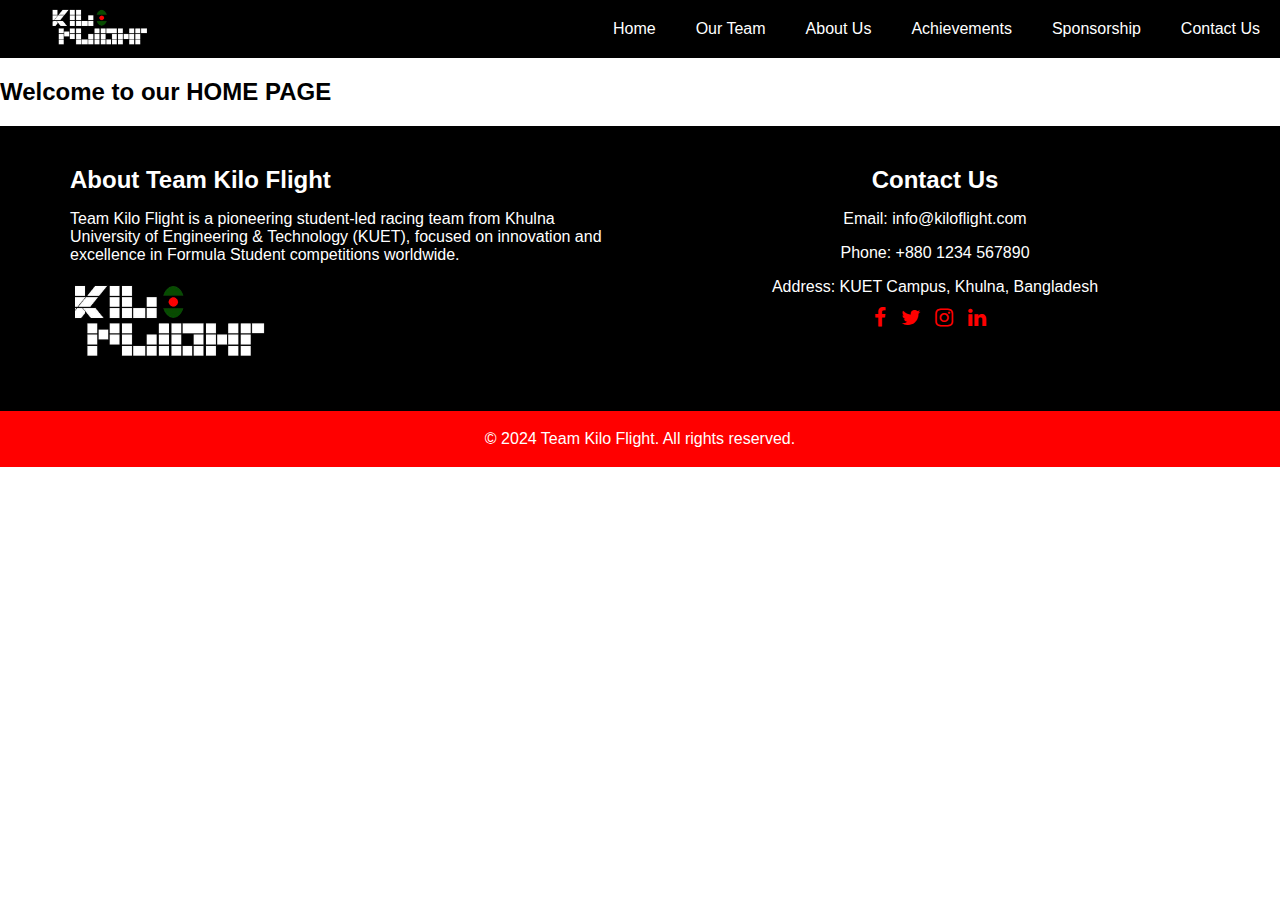
==== index.html @ ba4dee7a "Initial commit" ====
<!DOCTYPE html>
<html lang="en">
<head>
  <meta charset="UTF-8">
  <meta name="viewport" content="width=device-width, initial-scale=1.0">
  <link rel="stylesheet" href="https://cdnjs.cloudflare.com/ajax/libs/font-awesome/4.7.0/css/font-awesome.min.css">
  <title>Home Page</title>
  <script src="includes_js.js"></script>
  
</head>
<body>
  <!-- Dynamically created header placeholder -->
  <!-- Header content will be inserted here -->
  
  <main>
    <h2>Welcome to our HOME PAGE</h2>
  </main>

  <!-- Dynamically created footer placeholder -->
  <!-- Footer content will be inserted here -->
</body>
</html>
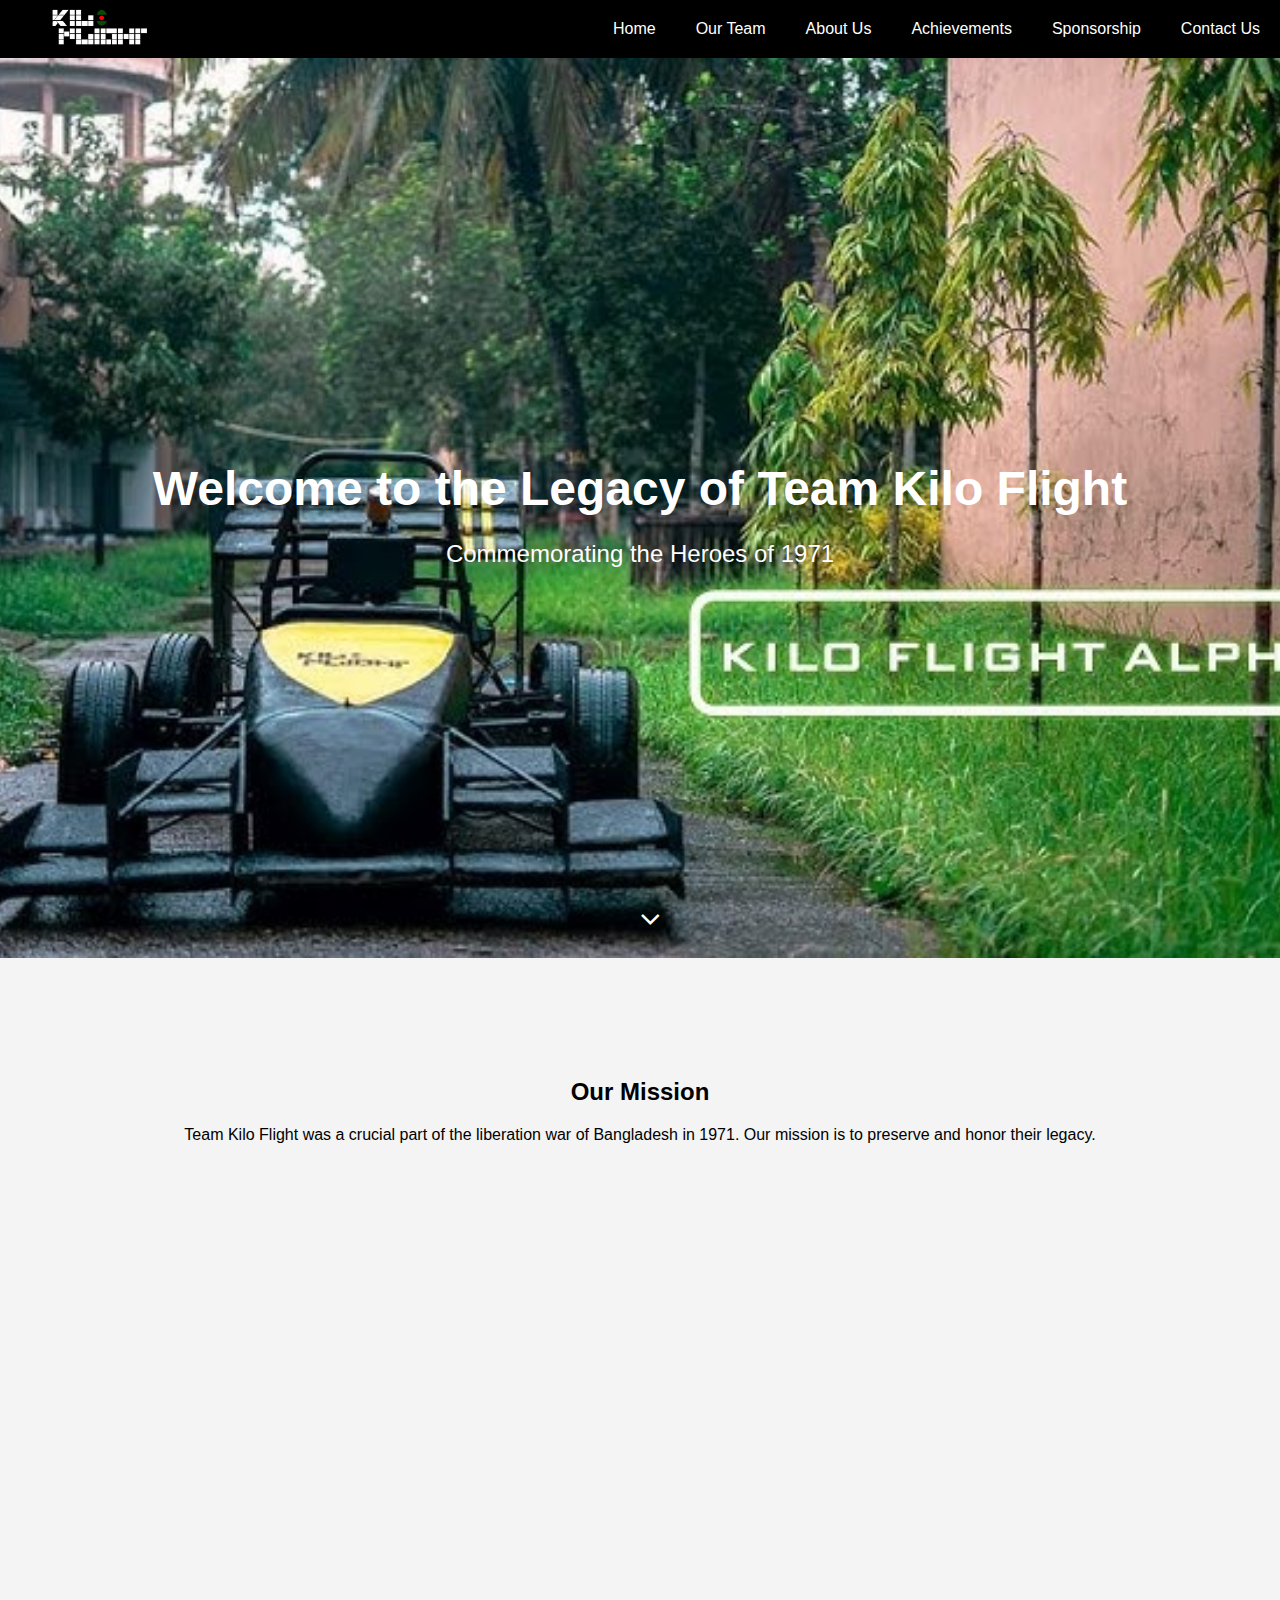
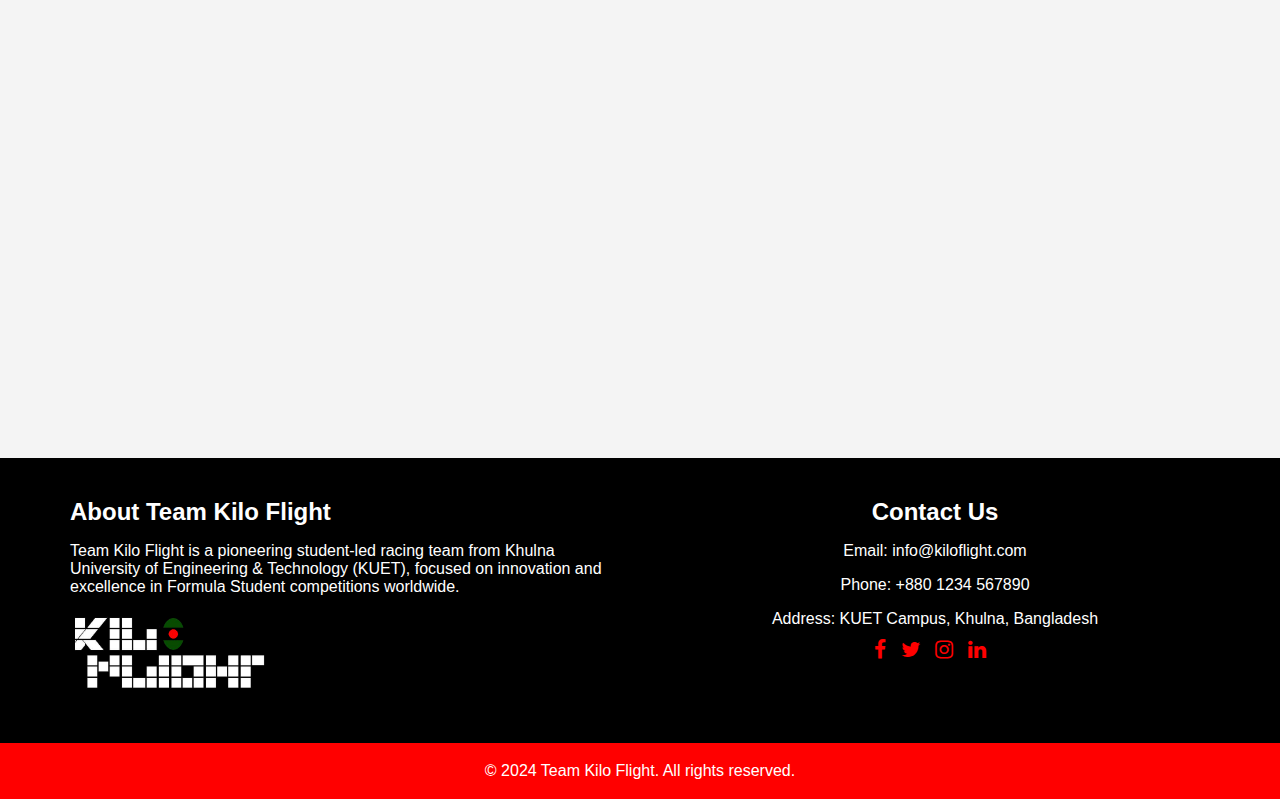
==== commit f4f0232e: "update" ====
--- a/index.html
+++ b/index.html
@@ -3,8 +3,9 @@
 <head>
   <meta charset="UTF-8">
   <meta name="viewport" content="width=device-width, initial-scale=1.0">
+  <link rel="stylesheet" href="assets/css/home_style.css">
   <link rel="stylesheet" href="https://cdnjs.cloudflare.com/ajax/libs/font-awesome/4.7.0/css/font-awesome.min.css">
-  <title>Home Page</title>
+  <title>Team Kilo Flight</title>
   <script src="includes_js.js"></script>
   
 </head>
@@ -13,10 +14,22 @@
   <!-- Header content will be inserted here -->
   
   <main>
-    <h2>Welcome to our HOME PAGE</h2>
+    <section class="hero">
+      <div class="hero-content">
+        <h2>Welcome to the Legacy of Team Kilo Flight</h2>
+        <p>Commemorating the Heroes of 1971</p>
+        <a href="#content" class="scroll-down"><i class="fa fa-angle-down"></i></a>
+      </div>
+    </section>
+
+    <section id="content" class="content">
+      <h2>Our Mission</h2>
+      <p>Team Kilo Flight was a crucial part of the liberation war of Bangladesh in 1971. Our mission is to preserve and honor their legacy.</p>
+    </section>
   </main>
 
   <!-- Dynamically created footer placeholder -->
   <!-- Footer content will be inserted here -->
+  <script src="assets/js/home_script.js"></script>
 </body>
 </html>
--- a/assets/css/home_style.css
+++ b/assets/css/home_style.css
@@ -0,0 +1,53 @@
+.hero {
+    background-image: url('../images/bg.jpg'); /* Replace with your image URL */
+    background-size: cover;
+    background-position: center;
+    height: 100vh;
+    display: flex;
+    justify-content: center;
+    align-items: center;
+    position: relative;
+    color: white;
+    text-align: center;
+  }
+  
+  .hero-content {
+    animation: fadeIn 3s ease-in-out;
+  }
+  
+  .hero h2 {
+    font-size: 3em;
+    margin: 0.5em 0;
+  }
+  
+  .hero p {
+    font-size: 1.5em;
+    margin: 0.5em 0;
+  }
+  
+  .scroll-down {
+    position: absolute;
+    bottom: 20px;
+    font-size: 2em;
+    color: white;
+    text-decoration: none;
+    animation: bounce 2s infinite;
+  }
+  
+  @keyframes fadeIn {
+    0% { opacity: 0; }
+    100% { opacity: 1; }
+  }
+  
+  @keyframes bounce {
+    0%, 20%, 50%, 80%, 100% { transform: translateY(0); }
+    40% { transform: translateY(-20px); }
+    60% { transform: translateY(-10px); }
+  }
+  
+  .content {
+    padding: 100px 20px;
+    background-color: #f4f4f4;
+    min-height: 100vh;
+    text-align: center;
+  }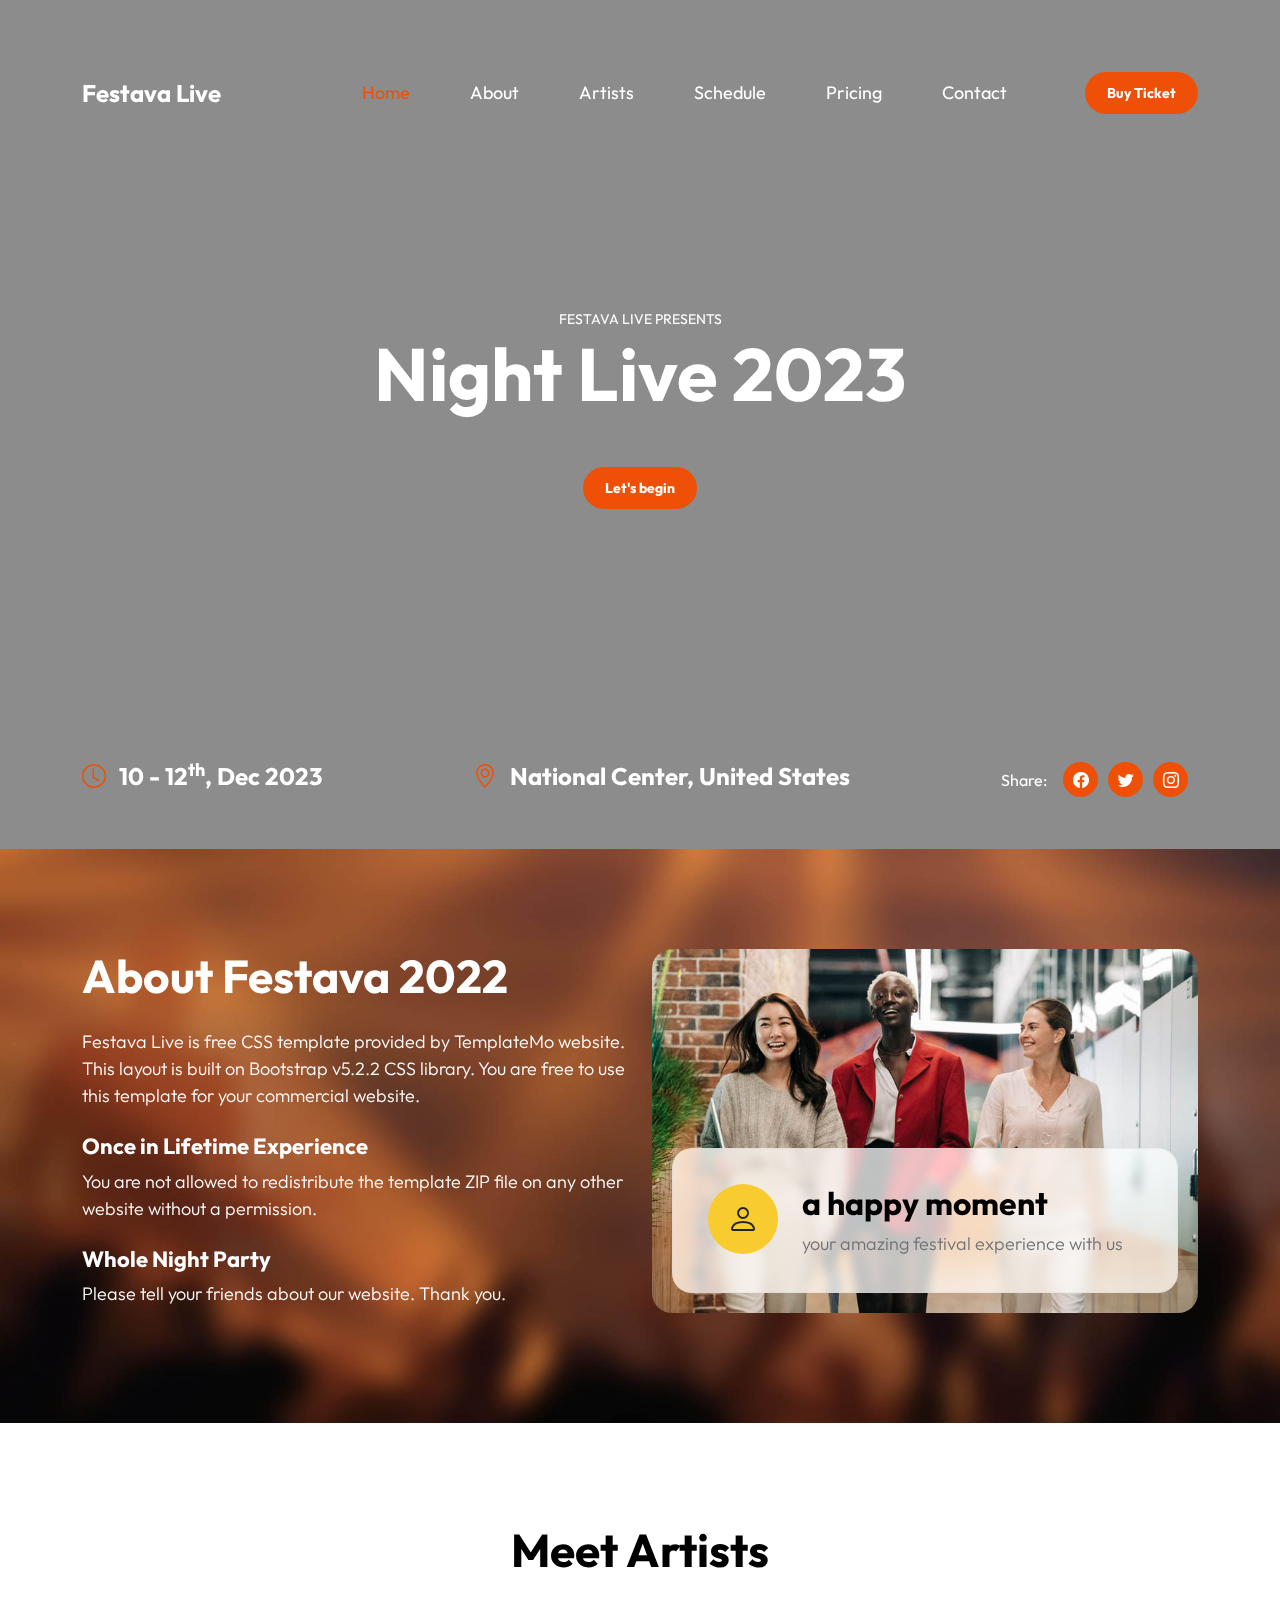
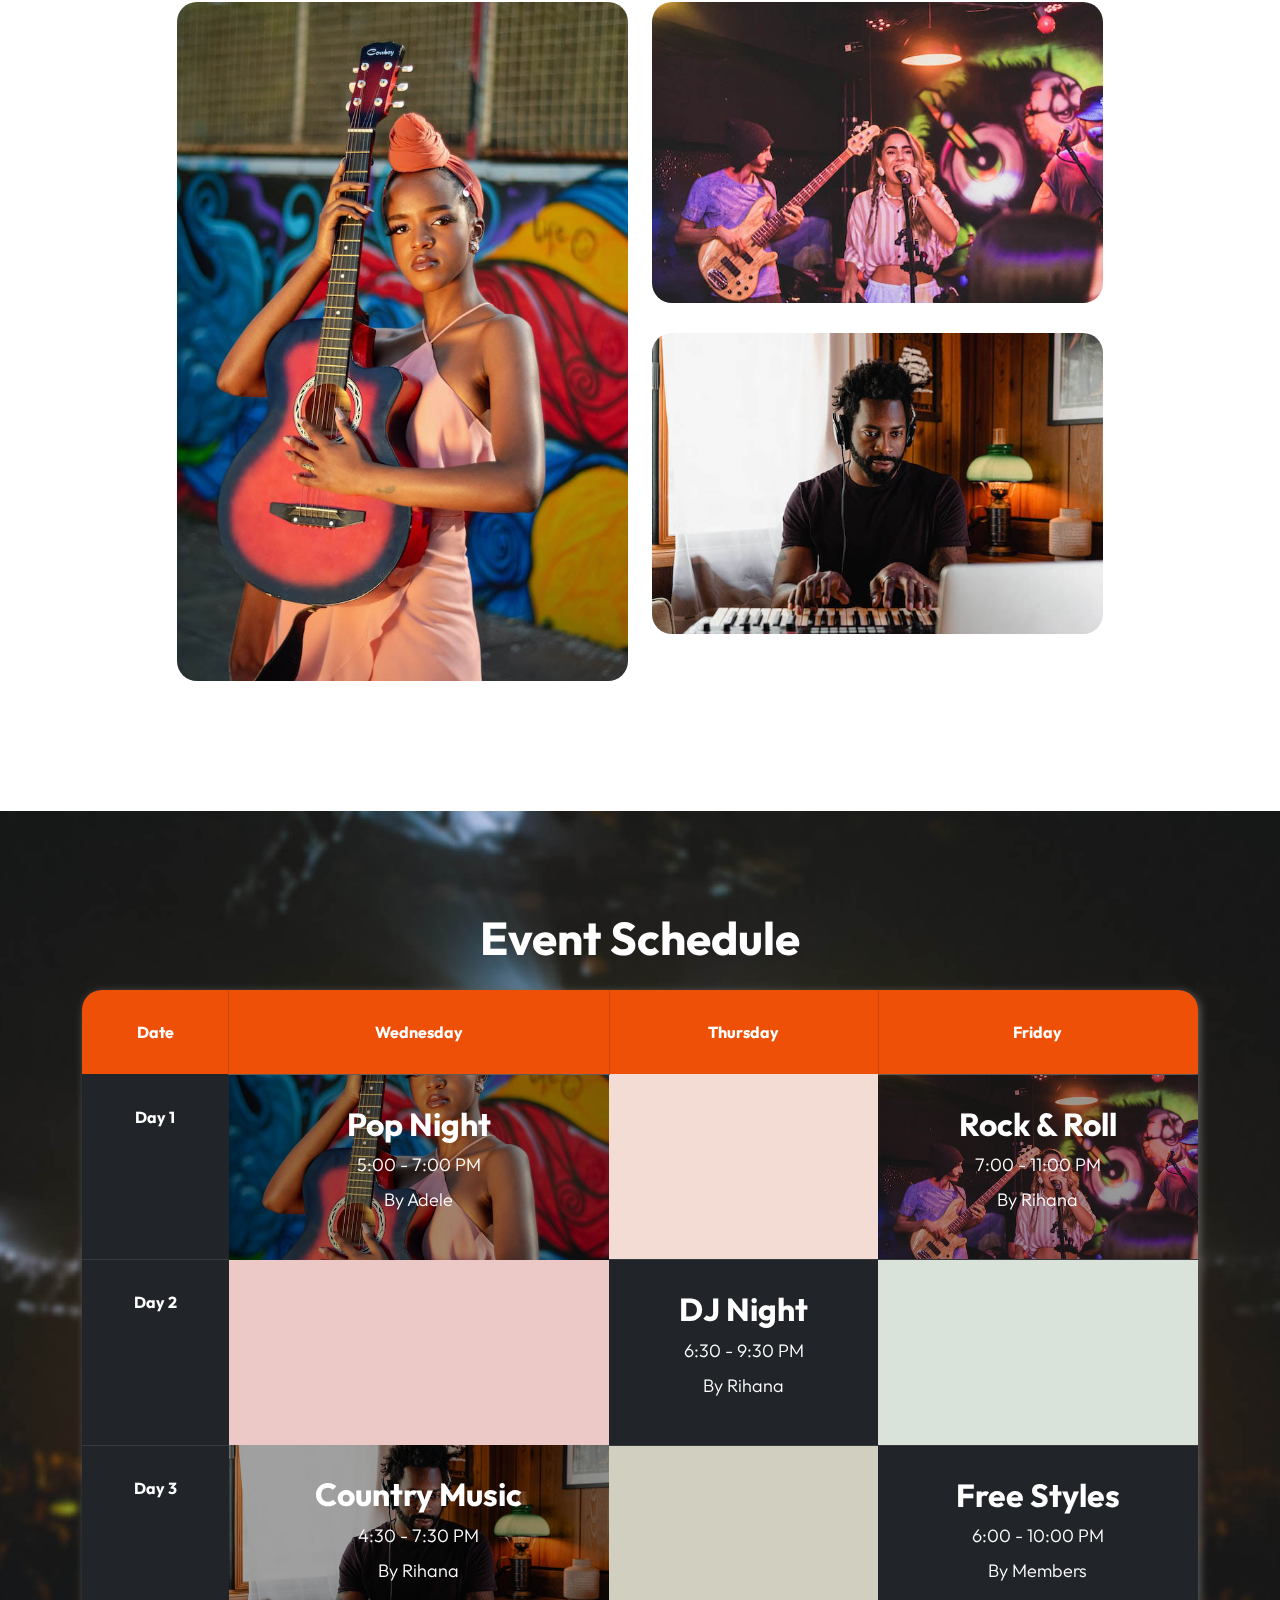
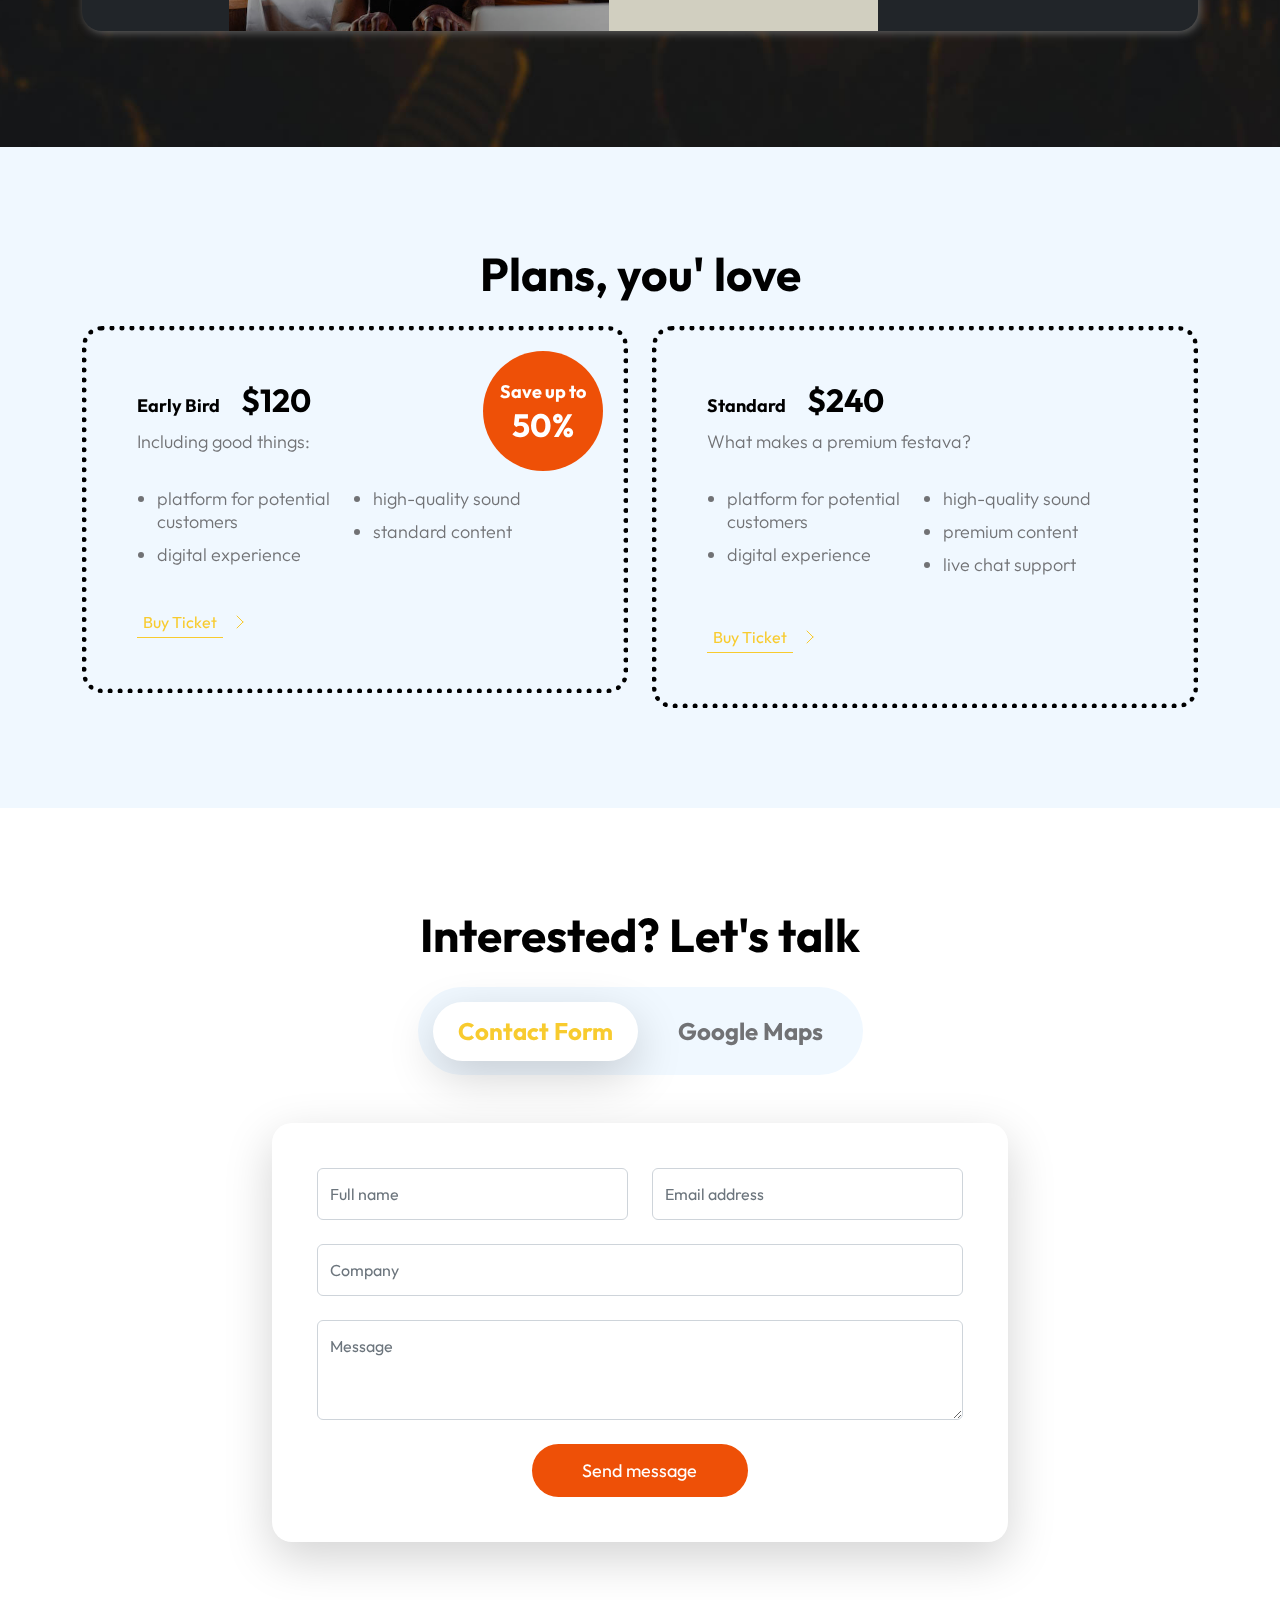
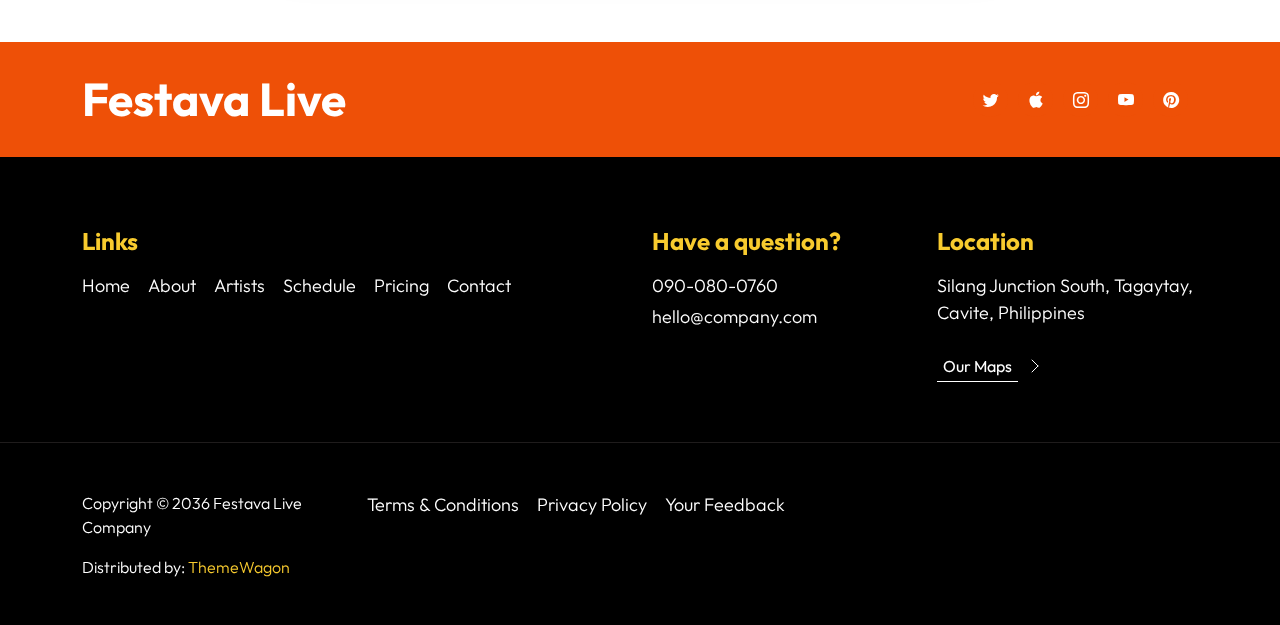
==== commit 928edc08: "update 0.0.1" ====
--- a/index.html
+++ b/index.html
@@ -1,35 +1,719 @@
-<!DOCTYPE html>
+<!doctype html>
 <html lang="en">
+
 <head>
-  <meta charset="UTF-8">
-  <meta name="viewport" content="width=device-width, initial-scale=1.0">
-  <link rel="stylesheet" href="assets/css/home_style.css">
-  <link rel="stylesheet" href="https://cdnjs.cloudflare.com/ajax/libs/font-awesome/4.7.0/css/font-awesome.min.css">
-  <title>Team Kilo Flight</title>
-  <script src="includes_js.js"></script>
-  
+    <meta charset="utf-8">
+    <meta name="viewport" content="width=device-width, initial-scale=1">
+
+    <meta name="description" content="">
+    <meta name="author" content="">
+
+    <title>Festava Live - Bootstrap 5 CSS Template</title>
+
+    <!-- CSS FILES -->
+    <link rel="preconnect" href="https://fonts.googleapis.com">
+
+    <link rel="preconnect" href="https://fonts.gstatic.com" crossorigin>
+
+    <link href="https://fonts.googleapis.com/css2?family=Outfit:wght@100;200;400;700&display=swap" rel="stylesheet">
+
+    <link href="css/bootstrap.min.css" rel="stylesheet">
+
+    <link href="css/bootstrap-icons.css" rel="stylesheet">
+
+    <link href="css/templatemo-festava-live.css" rel="stylesheet">
+
+    <!--
+
+TemplateMo 583 Festava Live
+
+https://templatemo.com/tm-583-festava-live
+
+-->
 </head>
+
 <body>
-  <!-- Dynamically created header placeholder -->
-  <!-- Header content will be inserted here -->
-  
-  <main>
-    <section class="hero">
-      <div class="hero-content">
-        <h2>Welcome to the Legacy of Team Kilo Flight</h2>
-        <p>Commemorating the Heroes of 1971</p>
-        <a href="#content" class="scroll-down"><i class="fa fa-angle-down"></i></a>
-      </div>
-    </section>
-
-    <section id="content" class="content">
-      <h2>Our Mission</h2>
-      <p>Team Kilo Flight was a crucial part of the liberation war of Bangladesh in 1971. Our mission is to preserve and honor their legacy.</p>
-    </section>
-  </main>
-
-  <!-- Dynamically created footer placeholder -->
-  <!-- Footer content will be inserted here -->
-  <script src="assets/js/home_script.js"></script>
+
+    <main>
+
+
+        <nav class="navbar navbar-expand-lg">
+            <div class="container">
+                <a class="navbar-brand" href="index.html">
+                    Festava Live
+                </a>
+
+                <a href="ticket.html" class="btn custom-btn d-lg-none ms-auto me-4">Buy Ticket</a>
+
+                <button class="navbar-toggler" type="button" data-bs-toggle="collapse" data-bs-target="#navbarNav"
+                    aria-controls="navbarNav" aria-expanded="false" aria-label="Toggle navigation">
+                    <span class="navbar-toggler-icon"></span>
+                </button>
+
+                <div class="collapse navbar-collapse" id="navbarNav">
+                    <ul class="navbar-nav align-items-lg-center ms-auto me-lg-5">
+                        <li class="nav-item">
+                            <a class="nav-link click-scroll" href="#section_1">Home</a>
+                        </li>
+
+                        <li class="nav-item">
+                            <a class="nav-link click-scroll" href="#section_2">About</a>
+                        </li>
+
+                        <li class="nav-item">
+                            <a class="nav-link click-scroll" href="#section_3">Artists</a>
+                        </li>
+
+                        <li class="nav-item">
+                            <a class="nav-link click-scroll" href="#section_4">Schedule</a>
+                        </li>
+
+                        <li class="nav-item">
+                            <a class="nav-link click-scroll" href="#section_5">Pricing</a>
+                        </li>
+
+                        <li class="nav-item">
+                            <a class="nav-link click-scroll" href="#section_6">Contact</a>
+                        </li>
+                    </ul>
+
+                    <a href="ticket.html" class="btn custom-btn d-lg-block d-none">Buy Ticket</a>
+                </div>
+            </div>
+        </nav>
+
+
+        <section class="hero-section" id="section_1">
+            <div class="section-overlay"></div>
+
+            <div class="container d-flex justify-content-center align-items-center">
+                <div class="row">
+
+                    <div class="col-12 mt-auto mb-5 text-center">
+                        <small>Festava Live Presents</small>
+
+                        <h1 class="text-white mb-5">Night Live 2023</h1>
+
+                        <a class="btn custom-btn smoothscroll" href="#section_2">Let's begin</a>
+                    </div>
+
+                    <div class="col-lg-12 col-12 mt-auto d-flex flex-column flex-lg-row text-center">
+                        <div class="date-wrap">
+                            <h5 class="text-white">
+                                <i class="custom-icon bi-clock me-2"></i>
+                                10 - 12<sup>th</sup>, Dec 2023
+                            </h5>
+                        </div>
+
+                        <div class="location-wrap mx-auto py-3 py-lg-0">
+                            <h5 class="text-white">
+                                <i class="custom-icon bi-geo-alt me-2"></i>
+                                National Center, United States
+                            </h5>
+                        </div>
+
+                        <div class="social-share">
+                            <ul class="social-icon d-flex align-items-center justify-content-center">
+                                <span class="text-white me-3">Share:</span>
+
+                                <li class="social-icon-item">
+                                    <a href="#" class="social-icon-link">
+                                        <span class="bi-facebook"></span>
+                                    </a>
+                                </li>
+
+                                <li class="social-icon-item">
+                                    <a href="#" class="social-icon-link">
+                                        <span class="bi-twitter"></span>
+                                    </a>
+                                </li>
+
+                                <li class="social-icon-item">
+                                    <a href="#" class="social-icon-link">
+                                        <span class="bi-instagram"></span>
+                                    </a>
+                                </li>
+                            </ul>
+                        </div>
+                    </div>
+                </div>
+            </div>
+
+            <div class="video-wrap">
+                <video autoplay="" loop="" muted="" class="custom-video" poster="">
+                    <source src="video/0714.mp4" type="video/mp4">
+
+                    Your browser does not support the video tag.
+                </video>
+            </div>
+        </section>
+
+
+        <section class="about-section section-padding" id="section_2">
+            <div class="container">
+                <div class="row">
+
+                    <div class="col-lg-6 col-12 mb-4 mb-lg-0 d-flex align-items-center">
+                        <div class="services-info">
+                            <h2 class="text-white mb-4">About Festava 2022</h2>
+
+                            <p class="text-white">Festava Live is free CSS template provided by TemplateMo website. This
+                                layout is built on Bootstrap v5.2.2 CSS library. You are free to use this template for
+                                your commercial website.</p>
+
+                            <h6 class="text-white mt-4">Once in Lifetime Experience</h6>
+
+                            <p class="text-white">You are not allowed to redistribute the template ZIP file on any other
+                                website without a permission.</p>
+
+                            <h6 class="text-white mt-4">Whole Night Party</h6>
+
+                            <p class="text-white">Please tell your friends about our website. Thank you.</p>
+                        </div>
+                    </div>
+
+                    <div class="col-lg-6 col-12">
+                        <div class="about-text-wrap">
+                            <img src="images/pexels-alexander-suhorucov-6457579.jpg" class="about-image img-fluid">
+
+                            <div class="about-text-info d-flex">
+                                <div class="d-flex">
+                                    <i class="about-text-icon bi-person"></i>
+                                </div>
+
+
+                                <div class="ms-4">
+                                    <h3>a happy moment</h3>
+
+                                    <p class="mb-0">your amazing festival experience with us</p>
+                                </div>
+                            </div>
+                        </div>
+                    </div>
+
+                </div>
+            </div>
+        </section>
+
+
+        <section class="artists-section section-padding" id="section_3">
+            <div class="container">
+                <div class="row justify-content-center">
+
+                    <div class="col-12 text-center">
+                        <h2 class="mb-4">Meet Artists</h1>
+                    </div>
+
+                    <div class="col-lg-5 col-12">
+                        <div class="artists-thumb">
+                            <div class="artists-image-wrap">
+                                <img src="images/artists/joecalih-UmTZqmMvQcw-unsplash.jpg"
+                                    class="artists-image img-fluid">
+                            </div>
+
+                            <div class="artists-hover">
+                                <p>
+                                    <strong>Name:</strong>
+                                    Madona
+                                </p>
+
+                                <p>
+                                    <strong>Birthdate:</strong>
+                                    August 16, 1958
+                                </p>
+
+                                <p>
+                                    <strong>Music:</strong>
+                                    Pop, R&amp;B
+                                </p>
+
+                                <hr>
+
+                                <p class="mb-0">
+                                    <strong>Youtube Channel:</strong>
+                                    <a href="#">Madona Official</a>
+                                </p>
+                            </div>
+                        </div>
+                    </div>
+
+                    <div class="col-lg-5 col-12">
+                        <div class="artists-thumb">
+                            <div class="artists-image-wrap">
+                                <img src="images/artists/abstral-official-bdlMO9z5yco-unsplash.jpg"
+                                    class="artists-image img-fluid">
+                            </div>
+
+                            <div class="artists-hover">
+                                <p>
+                                    <strong>Name:</strong>
+                                    Rihana
+                                </p>
+
+                                <p>
+                                    <strong>Birthdate:</strong>
+                                    Feb 20, 1988
+                                </p>
+
+                                <p>
+                                    <strong>Music:</strong>
+                                    Country
+                                </p>
+
+                                <hr>
+
+                                <p class="mb-0">
+                                    <strong>Youtube Channel:</strong>
+                                    <a href="#">Rihana Official</a>
+                                </p>
+                            </div>
+                        </div>
+
+                        <div class="artists-thumb">
+                            <img src="images/artists/soundtrap-rAT6FJ6wltE-unsplash.jpg"
+                                class="artists-image img-fluid">
+
+                            <div class="artists-hover">
+                                <p>
+                                    <strong>Name:</strong>
+                                    Bruno Bros
+                                </p>
+
+                                <p>
+                                    <strong>Birthdate:</strong>
+                                    October 8, 1985
+                                </p>
+
+                                <p>
+                                    <strong>Music:</strong>
+                                    Pop
+                                </p>
+
+                                <hr>
+
+                                <p class="mb-0">
+                                    <strong>Youtube Channel:</strong>
+                                    <a href="#">Bruno Official</a>
+                                </p>
+                            </div>
+                        </div>
+                    </div>
+
+                </div>
+            </div>
+        </section>
+
+
+        <section class="schedule-section section-padding" id="section_4">
+            <div class="container">
+                <div class="row">
+
+                    <div class="col-12 text-center">
+                        <h2 class="text-white mb-4">Event Schedule</h1>
+
+                            <div class="table-responsive">
+                                <table class="schedule-table table table-dark">
+                                    <thead>
+                                        <tr>
+                                            <th scope="col">Date</th>
+
+                                            <th scope="col">Wednesday</th>
+
+                                            <th scope="col">Thursday</th>
+
+                                            <th scope="col">Friday</th>
+
+                                        </tr>
+                                    </thead>
+
+                                    <tbody>
+                                        <tr>
+                                            <th scope="row">Day 1</th>
+
+                                            <td class="table-background-image-wrap pop-background-image">
+                                                <h3>Pop Night</h3>
+
+                                                <p class="mb-2">5:00 - 7:00 PM</p>
+
+                                                <p>By Adele</p>
+
+                                                <div class="section-overlay"></div>
+                                            </td>
+
+                                            <td style="background-color: #F3DCD4"></td>
+
+                                            <td class="table-background-image-wrap rock-background-image">
+                                                <h3>Rock & Roll</h3>
+
+                                                <p class="mb-2">7:00 - 11:00 PM</p>
+
+                                                <p>By Rihana</p>
+
+                                                <div class="section-overlay"></div>
+                                            </td>
+                                        </tr>
+
+                                        <tr>
+                                            <th scope="row">Day 2</th>
+
+                                            <td style="background-color: #ECC9C7"></td>
+
+                                            <td>
+                                                <h3>DJ Night</h3>
+
+                                                <p class="mb-2">6:30 - 9:30 PM</p>
+
+                                                <p>By Rihana</p>
+                                            </td>
+
+                                            <td style="background-color: #D9E3DA"></td>
+                                        </tr>
+
+                                        <tr>
+                                            <th scope="row">Day 3</th>
+
+                                            <td class="table-background-image-wrap country-background-image">
+                                                <h3>Country Music</h3>
+
+                                                <p class="mb-2">4:30 - 7:30 PM</p>
+
+                                                <p>By Rihana</p>
+
+                                                <div class="section-overlay"></div>
+                                            </td>
+
+                                            <td style="background-color: #D1CFC0"></td>
+
+                                            <td>
+                                                <h3>Free Styles</h3>
+
+                                                <p class="mb-2">6:00 - 10:00 PM</p>
+
+                                                <p>By Members</p>
+                                            </td>
+                                        </tr>
+                                    </tbody>
+                                </table>
+                            </div>
+                    </div>
+                </div>
+            </div>
+        </section>
+
+
+        <section class="pricing-section section-padding section-bg" id="section_5">
+            <div class="container">
+                <div class="row">
+
+                    <div class="col-lg-8 col-12 mx-auto">
+                        <h2 class="text-center mb-4">Plans, you' love</h2>
+                    </div>
+
+                    <div class="col-lg-6 col-12">
+                        <div class="pricing-thumb">
+                            <div class="d-flex">
+                                <div>
+                                    <h3><small>Early Bird</small> $120</h3>
+
+                                    <p>Including good things:</p>
+                                </div>
+
+                                <p class="pricing-tag ms-auto">Save up to <span>50%</span></h2>
+                            </div>
+
+                            <ul class="pricing-list mt-3">
+                                <li class="pricing-list-item">platform for potential customers</li>
+
+                                <li class="pricing-list-item">digital experience</li>
+
+                                <li class="pricing-list-item">high-quality sound</li>
+
+                                <li class="pricing-list-item">standard content</li>
+                            </ul>
+
+                            <a class="link-fx-1 color-contrast-higher mt-4" href="ticket.html">
+                                <span>Buy Ticket</span>
+                                <svg class="icon" viewBox="0 0 32 32" aria-hidden="true">
+                                    <g fill="none" stroke="currentColor" stroke-linecap="round" stroke-linejoin="round">
+                                        <circle cx="16" cy="16" r="15.5"></circle>
+                                        <line x1="10" y1="18" x2="16" y2="12"></line>
+                                        <line x1="16" y1="12" x2="22" y2="18"></line>
+                                    </g>
+                                </svg>
+                            </a>
+                        </div>
+                    </div>
+
+                    <div class="col-lg-6 col-12 mt-4 mt-lg-0">
+                        <div class="pricing-thumb">
+                            <div class="d-flex">
+                                <div>
+                                    <h3><small>Standard</small> $240</h3>
+
+                                    <p>What makes a premium festava?</p>
+                                </div>
+                            </div>
+
+                            <ul class="pricing-list mt-3">
+                                <li class="pricing-list-item">platform for potential customers</li>
+
+                                <li class="pricing-list-item">digital experience</li>
+
+                                <li class="pricing-list-item">high-quality sound</li>
+
+                                <li class="pricing-list-item">premium content</li>
+
+                                <li class="pricing-list-item">live chat support</li>
+                            </ul>
+
+                            <a class="link-fx-1 color-contrast-higher mt-4" href="ticket.html">
+                                <span>Buy Ticket</span>
+                                <svg class="icon" viewBox="0 0 32 32" aria-hidden="true">
+                                    <g fill="none" stroke="currentColor" stroke-linecap="round" stroke-linejoin="round">
+                                        <circle cx="16" cy="16" r="15.5"></circle>
+                                        <line x1="10" y1="18" x2="16" y2="12"></line>
+                                        <line x1="16" y1="12" x2="22" y2="18"></line>
+                                    </g>
+                                </svg>
+                            </a>
+                        </div>
+                    </div>
+
+                </div>
+            </div>
+        </section>
+
+
+        <section class="contact-section section-padding" id="section_6">
+            <div class="container">
+                <div class="row">
+
+                    <div class="col-lg-8 col-12 mx-auto">
+                        <h2 class="text-center mb-4">Interested? Let's talk</h2>
+
+                        <nav class="d-flex justify-content-center">
+                            <div class="nav nav-tabs align-items-baseline justify-content-center" id="nav-tab"
+                                role="tablist">
+                                <button class="nav-link active" id="nav-ContactForm-tab" data-bs-toggle="tab"
+                                    data-bs-target="#nav-ContactForm" type="button" role="tab"
+                                    aria-controls="nav-ContactForm" aria-selected="false">
+                                    <h5>Contact Form</h5>
+                                </button>
+
+                                <button class="nav-link" id="nav-ContactMap-tab" data-bs-toggle="tab"
+                                    data-bs-target="#nav-ContactMap" type="button" role="tab"
+                                    aria-controls="nav-ContactMap" aria-selected="false">
+                                    <h5>Google Maps</h5>
+                                </button>
+                            </div>
+                        </nav>
+
+                        <div class="tab-content shadow-lg mt-5" id="nav-tabContent">
+                            <div class="tab-pane fade show active" id="nav-ContactForm" role="tabpanel"
+                                aria-labelledby="nav-ContactForm-tab">
+                                <form class="custom-form contact-form mb-5 mb-lg-0" action="#" method="post"
+                                    role="form">
+                                    <div class="contact-form-body">
+                                        <div class="row">
+                                            <div class="col-lg-6 col-md-6 col-12">
+                                                <input type="text" name="contact-name" id="contact-name"
+                                                    class="form-control" placeholder="Full name" required>
+                                            </div>
+
+                                            <div class="col-lg-6 col-md-6 col-12">
+                                                <input type="email" name="contact-email" id="contact-email"
+                                                    pattern="[^ @]*@[^ @]*" class="form-control"
+                                                    placeholder="Email address" required>
+                                            </div>
+                                        </div>
+
+                                        <input type="text" name="contact-company" id="contact-company"
+                                            class="form-control" placeholder="Company" required>
+
+                                        <textarea name="contact-message" rows="3" class="form-control"
+                                            id="contact-message" placeholder="Message"></textarea>
+
+                                        <div class="col-lg-4 col-md-10 col-8 mx-auto">
+                                            <button type="submit" class="form-control">Send message</button>
+                                        </div>
+                                    </div>
+                                </form>
+                            </div>
+
+                            <div class="tab-pane fade" id="nav-ContactMap" role="tabpanel"
+                                aria-labelledby="nav-ContactMap-tab">
+                                <iframe class="google-map"
+                                    src="https://www.google.com/maps/embed?pb=!1m18!1m12!1m3!1d29974.469402870927!2d120.94861466021855!3d14.106066818082482!2m3!1f0!2f0!3f0!3m2!1i1024!2i768!4f13.1!3m3!1m2!1s0x33bd777b1ab54c8f%3A0x6ecc514451ce2be8!2sTagaytay%2C%20Cavite%2C%20Philippines!5e1!3m2!1sen!2smy!4v1670344209509!5m2!1sen!2smy"
+                                    width="100%" height="450" style="border:0;" allowfullscreen="" loading="lazy"
+                                    referrerpolicy="no-referrer-when-downgrade"></iframe>
+                                <!-- You can easily copy the embed code from Google Maps -> Share -> Embed a map // -->
+                            </div>
+                        </div>
+                    </div>
+
+                </div>
+            </div>
+        </section>
+    </main>
+
+
+    <footer class="site-footer">
+        <div class="site-footer-top">
+            <div class="container">
+                <div class="row">
+
+                    <div class="col-lg-6 col-12">
+                        <h2 class="text-white mb-lg-0">Festava Live</h2>
+                    </div>
+
+                    <div class="col-lg-6 col-12 d-flex justify-content-lg-end align-items-center">
+                        <ul class="social-icon d-flex justify-content-lg-end">
+                            <li class="social-icon-item">
+                                <a href="#" class="social-icon-link">
+                                    <span class="bi-twitter"></span>
+                                </a>
+                            </li>
+
+                            <li class="social-icon-item">
+                                <a href="#" class="social-icon-link">
+                                    <span class="bi-apple"></span>
+                                </a>
+                            </li>
+
+                            <li class="social-icon-item">
+                                <a href="#" class="social-icon-link">
+                                    <span class="bi-instagram"></span>
+                                </a>
+                            </li>
+
+                            <li class="social-icon-item">
+                                <a href="#" class="social-icon-link">
+                                    <span class="bi-youtube"></span>
+                                </a>
+                            </li>
+
+                            <li class="social-icon-item">
+                                <a href="#" class="social-icon-link">
+                                    <span class="bi-pinterest"></span>
+                                </a>
+                            </li>
+                        </ul>
+                    </div>
+                </div>
+            </div>
+        </div>
+
+        <div class="container">
+            <div class="row">
+
+                <div class="col-lg-6 col-12 mb-4 pb-2">
+                    <h5 class="site-footer-title mb-3">Links</h5>
+
+                    <ul class="site-footer-links">
+                        <li class="site-footer-link-item">
+                            <a href="#" class="site-footer-link">Home</a>
+                        </li>
+
+                        <li class="site-footer-link-item">
+                            <a href="#" class="site-footer-link">About</a>
+                        </li>
+
+                        <li class="site-footer-link-item">
+                            <a href="#" class="site-footer-link">Artists</a>
+                        </li>
+
+                        <li class="site-footer-link-item">
+                            <a href="#" class="site-footer-link">Schedule</a>
+                        </li>
+
+                        <li class="site-footer-link-item">
+                            <a href="#" class="site-footer-link">Pricing</a>
+                        </li>
+
+                        <li class="site-footer-link-item">
+                            <a href="#" class="site-footer-link">Contact</a>
+                        </li>
+                    </ul>
+                </div>
+
+                <div class="col-lg-3 col-md-6 col-12 mb-4 mb-lg-0">
+                    <h5 class="site-footer-title mb-3">Have a question?</h5>
+
+                    <p class="text-white d-flex mb-1">
+                        <a href="tel: 090-080-0760" class="site-footer-link">
+                            090-080-0760
+                        </a>
+                    </p>
+
+                    <p class="text-white d-flex">
+                        <a href="mailto:hello@company.com" class="site-footer-link">
+                            hello@company.com
+                        </a>
+                    </p>
+                </div>
+
+                <div class="col-lg-3 col-md-6 col-11 mb-4 mb-lg-0 mb-md-0">
+                    <h5 class="site-footer-title mb-3">Location</h5>
+
+                    <p class="text-white d-flex mt-3 mb-2">
+                        Silang Junction South, Tagaytay, Cavite, Philippines</p>
+
+                    <a class="link-fx-1 color-contrast-higher mt-3" href="#">
+                        <span>Our Maps</span>
+                        <svg class="icon" viewBox="0 0 32 32" aria-hidden="true">
+                            <g fill="none" stroke="currentColor" stroke-linecap="round" stroke-linejoin="round">
+                                <circle cx="16" cy="16" r="15.5"></circle>
+                                <line x1="10" y1="18" x2="16" y2="12"></line>
+                                <line x1="16" y1="12" x2="22" y2="18"></line>
+                            </g>
+                        </svg>
+                    </a>
+                </div>
+            </div>
+        </div>
+
+        <div class="site-footer-bottom">
+            <div class="container">
+                <div class="row">
+
+                    <div class="col-lg-3 col-12 mt-5">
+                        <p class="copyright-text">Copyright © 2036 Festava Live Company</p>
+                        <p class="copyright-text">Distributed by: <a href="https://themewagon.com">ThemeWagon</a></p>
+                    </div>
+
+                    <div class="col-lg-8 col-12 mt-lg-5">
+                        <ul class="site-footer-links">
+                            <li class="site-footer-link-item">
+                                <a href="#" class="site-footer-link">Terms &amp; Conditions</a>
+                            </li>
+
+                            <li class="site-footer-link-item">
+                                <a href="#" class="site-footer-link">Privacy Policy</a>
+                            </li>
+
+                            <li class="site-footer-link-item">
+                                <a href="#" class="site-footer-link">Your Feedback</a>
+                            </li>
+                        </ul>
+                    </div>
+                </div>
+            </div>
+        </div>
+    </footer>
+
+    <!--
+
+T e m p l a t e M o
+
+-->
+
+    <!-- JAVASCRIPT FILES -->
+    <script src="js/jquery.min.js"></script>
+    <script src="js/bootstrap.min.js"></script>
+    <script src="js/jquery.sticky.js"></script>
+    <script src="js/click-scroll.js"></script>
+    <script src="js/custom.js"></script>
+
 </body>
-</html>
+
+</html>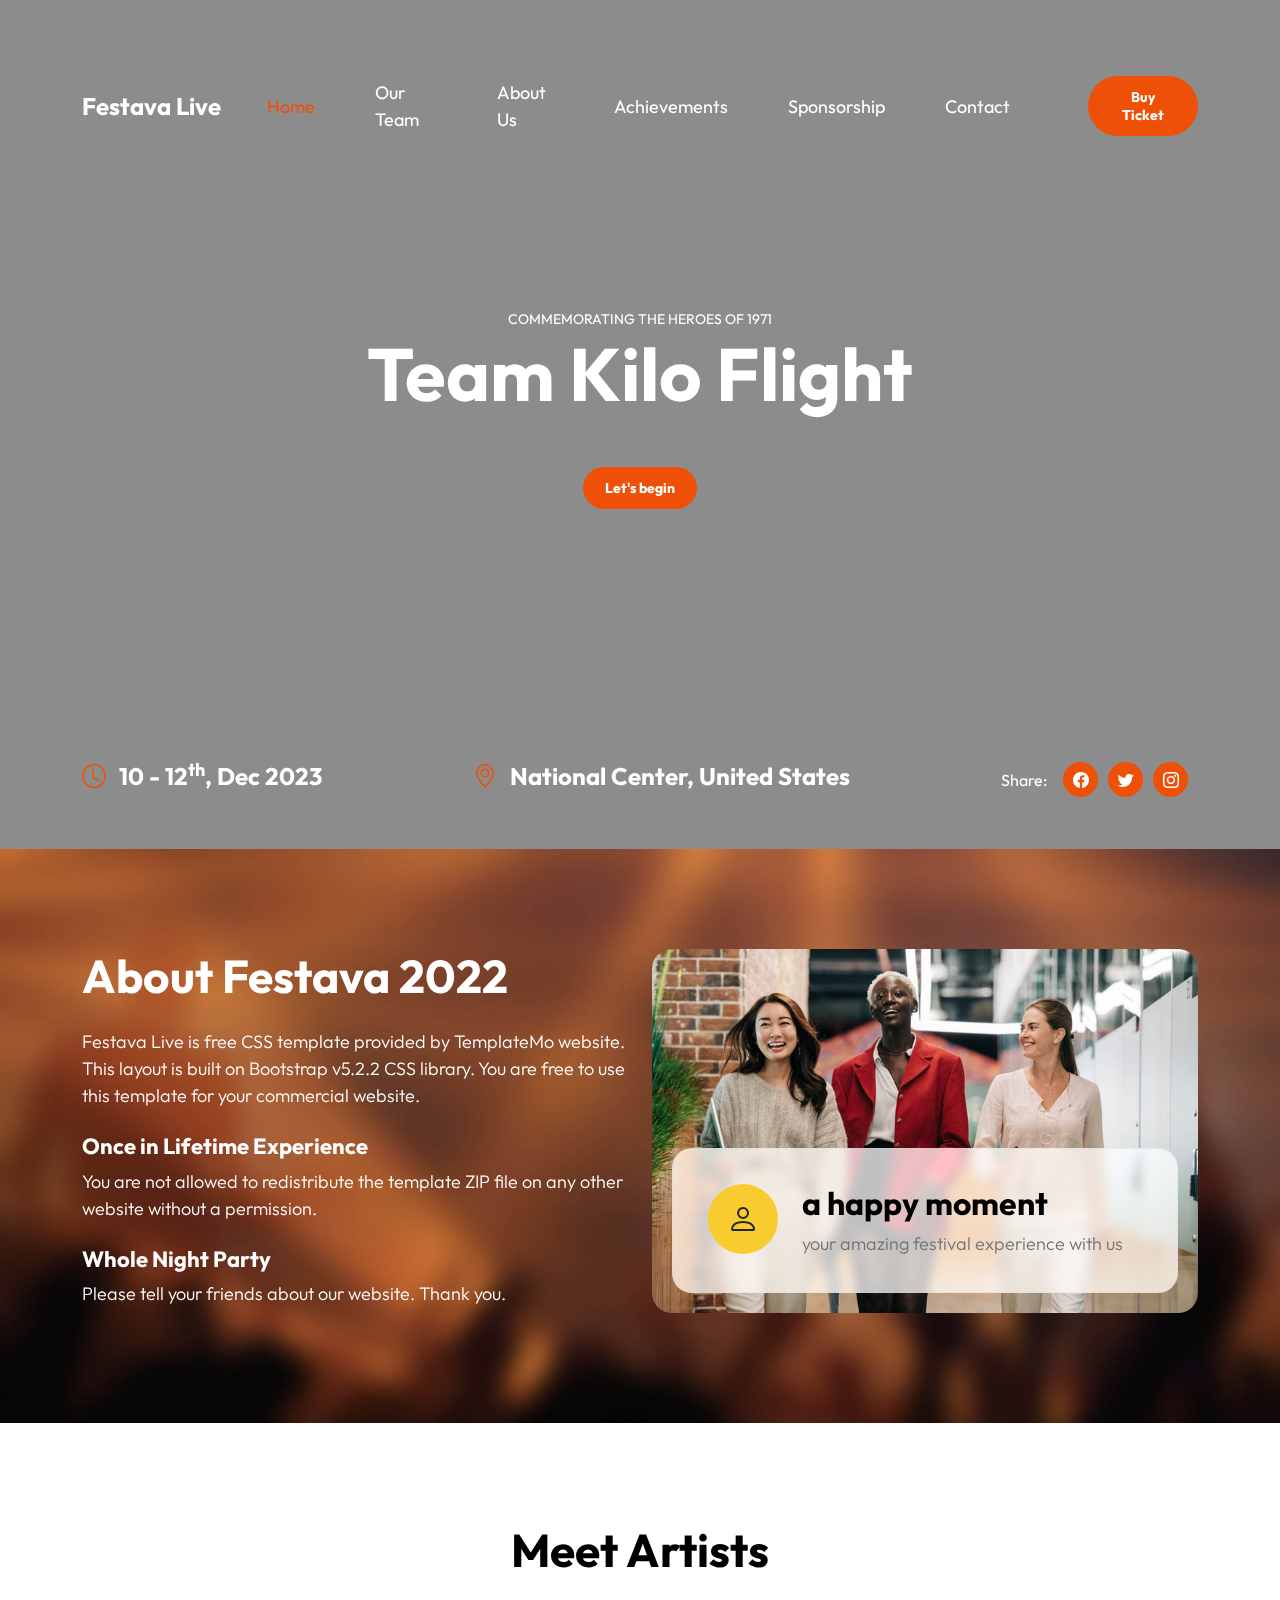
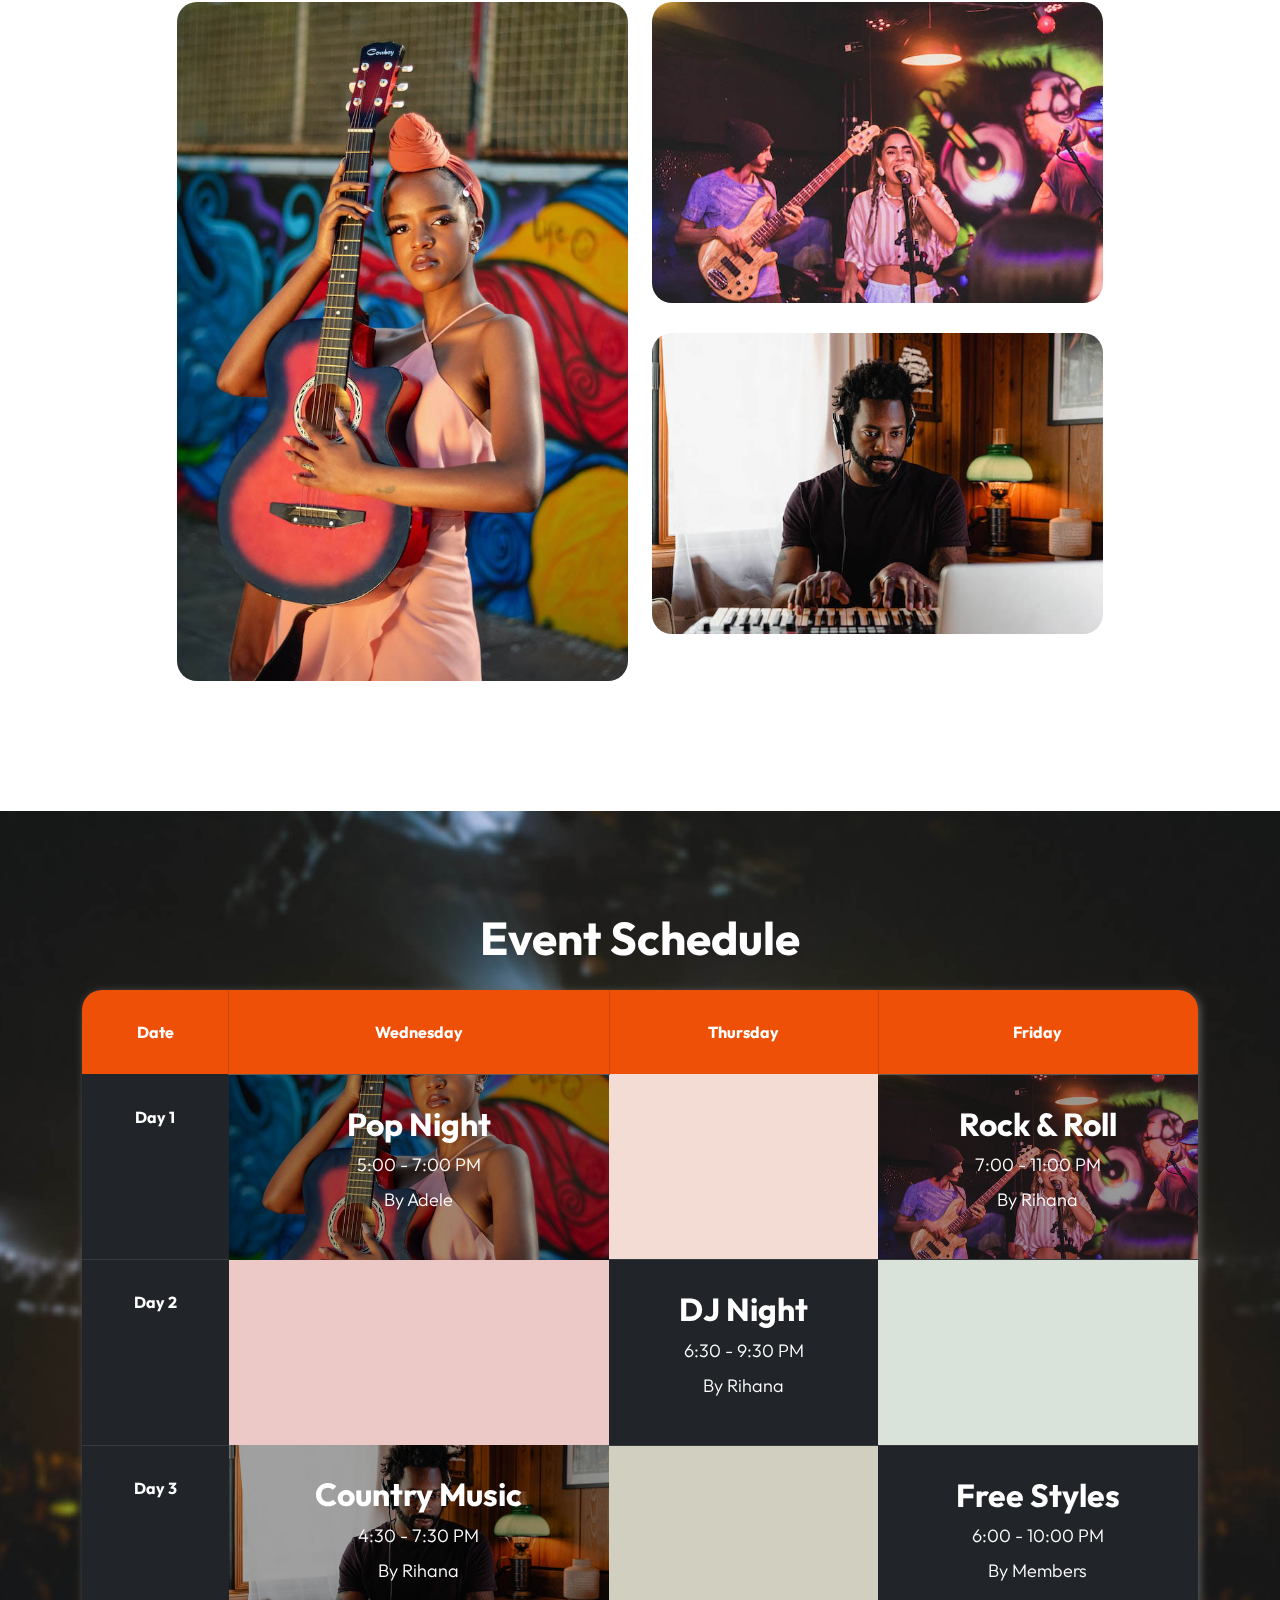
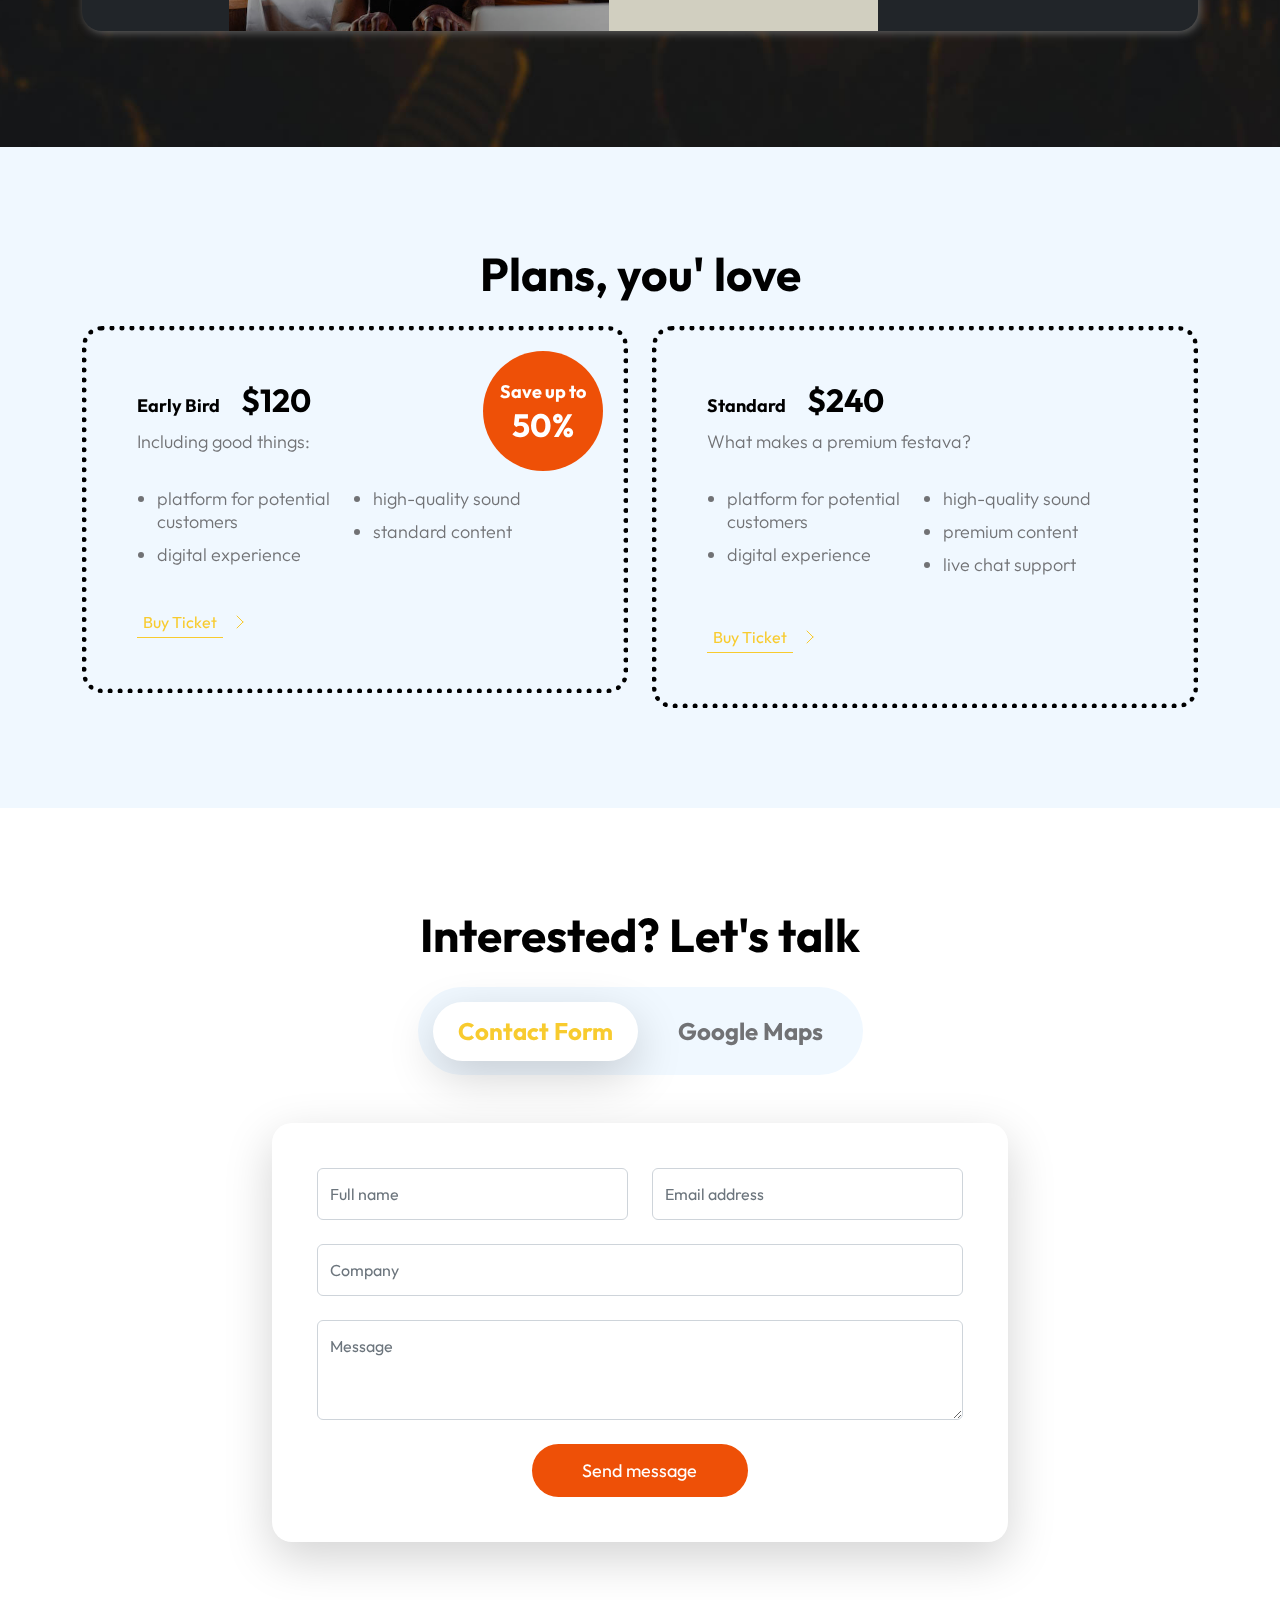
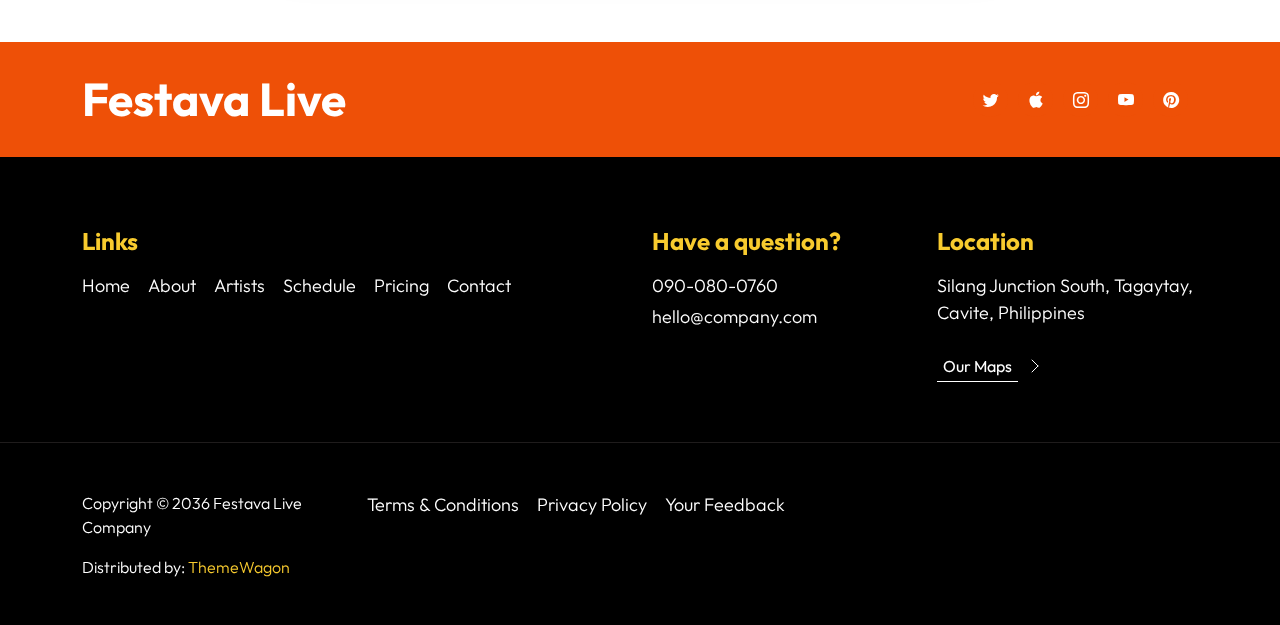
==== commit 57c681ec: "update 0.0.2" ====
--- a/index.html
+++ b/index.html
@@ -57,19 +57,19 @@
                         </li>
 
                         <li class="nav-item">
-                            <a class="nav-link click-scroll" href="#section_2">About</a>
+                            <a class="nav-link click-scroll" href="#section_2">Our Team</a>
                         </li>
 
                         <li class="nav-item">
-                            <a class="nav-link click-scroll" href="#section_3">Artists</a>
+                            <a class="nav-link click-scroll" href="#section_3">About Us</a>
                         </li>
 
                         <li class="nav-item">
-                            <a class="nav-link click-scroll" href="#section_4">Schedule</a>
+                            <a class="nav-link click-scroll" href="#section_4">Achievements</a>
                         </li>
 
                         <li class="nav-item">
-                            <a class="nav-link click-scroll" href="#section_5">Pricing</a>
+                            <a class="nav-link click-scroll" href="#section_5">Sponsorship</a>
                         </li>
 
                         <li class="nav-item">
@@ -90,9 +90,9 @@
                 <div class="row">
 
                     <div class="col-12 mt-auto mb-5 text-center">
-                        <small>Festava Live Presents</small>
-
-                        <h1 class="text-white mb-5">Night Live 2023</h1>
+                        <small>Commemorating the Heroes of 1971</small>
+
+                        <h1 class="text-white mb-5">Team Kilo Flight</h1>
 
                         <a class="btn custom-btn smoothscroll" href="#section_2">Let's begin</a>
                     </div>
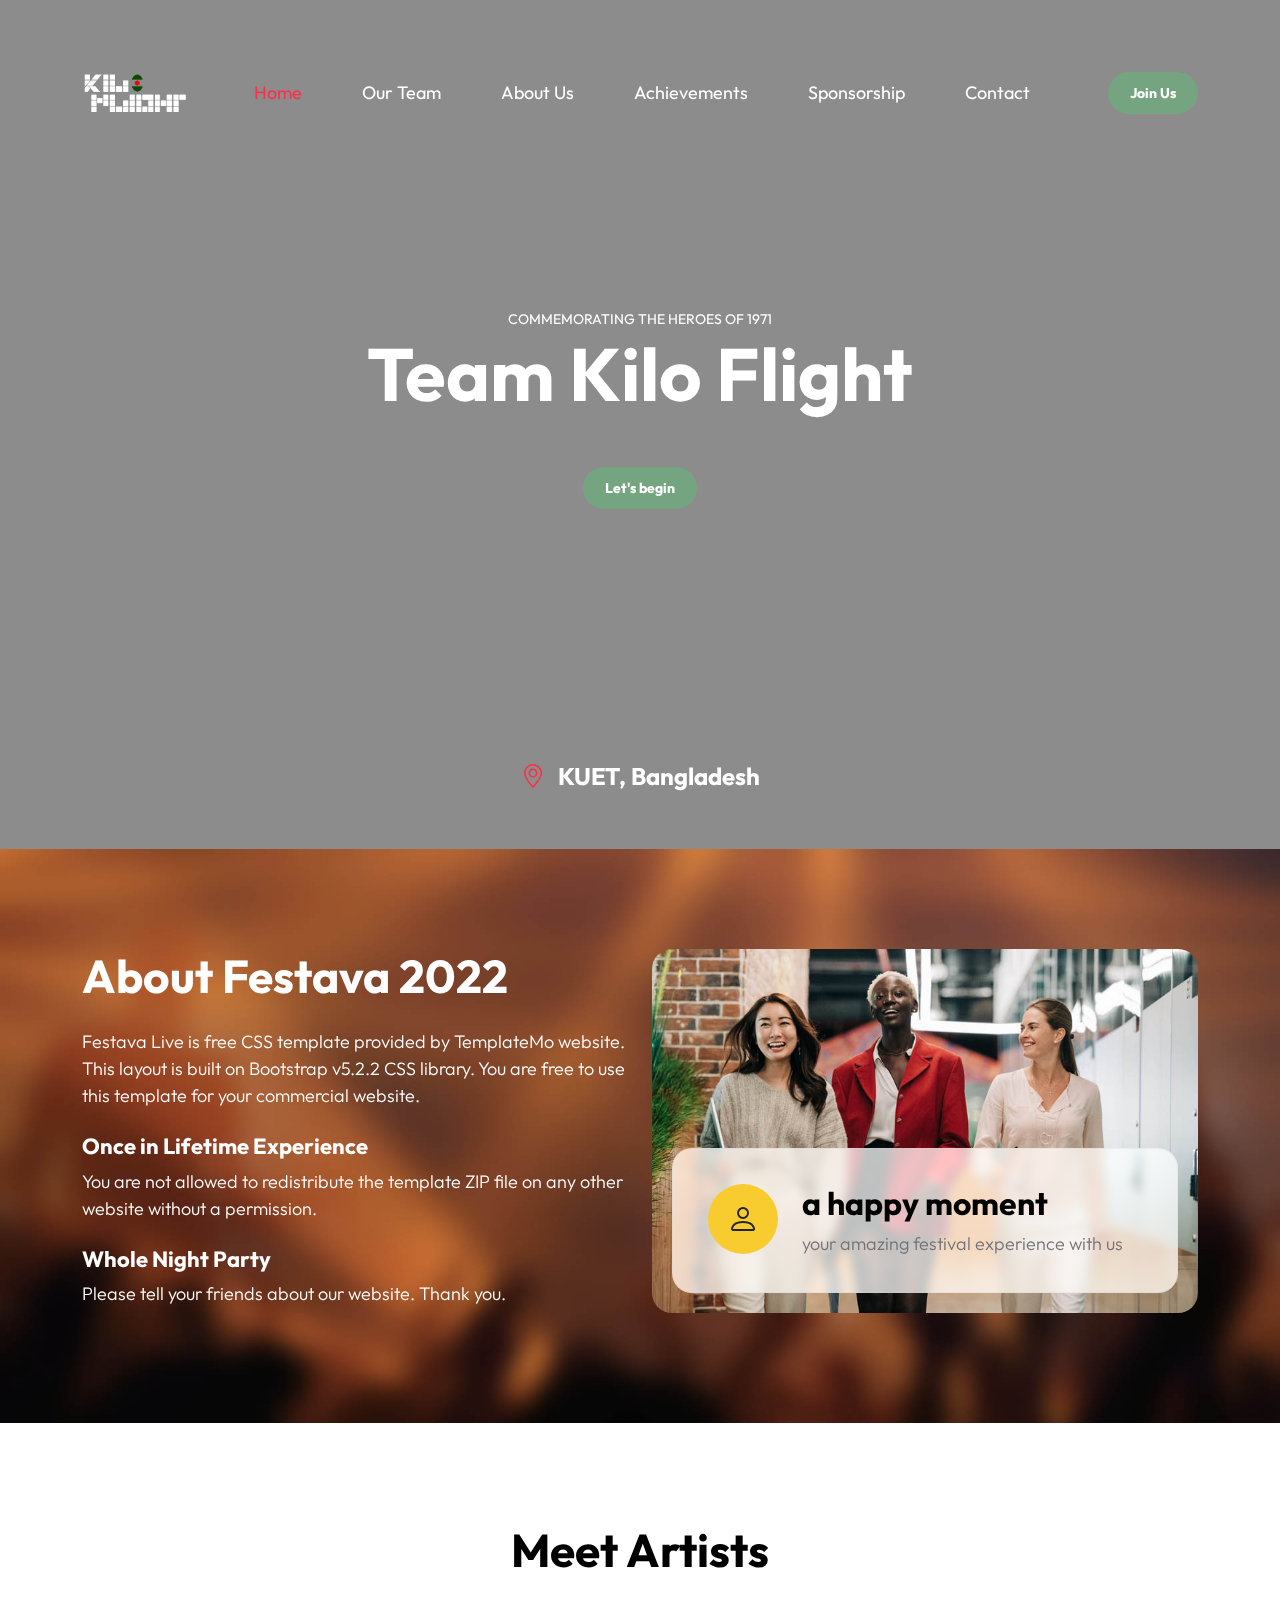
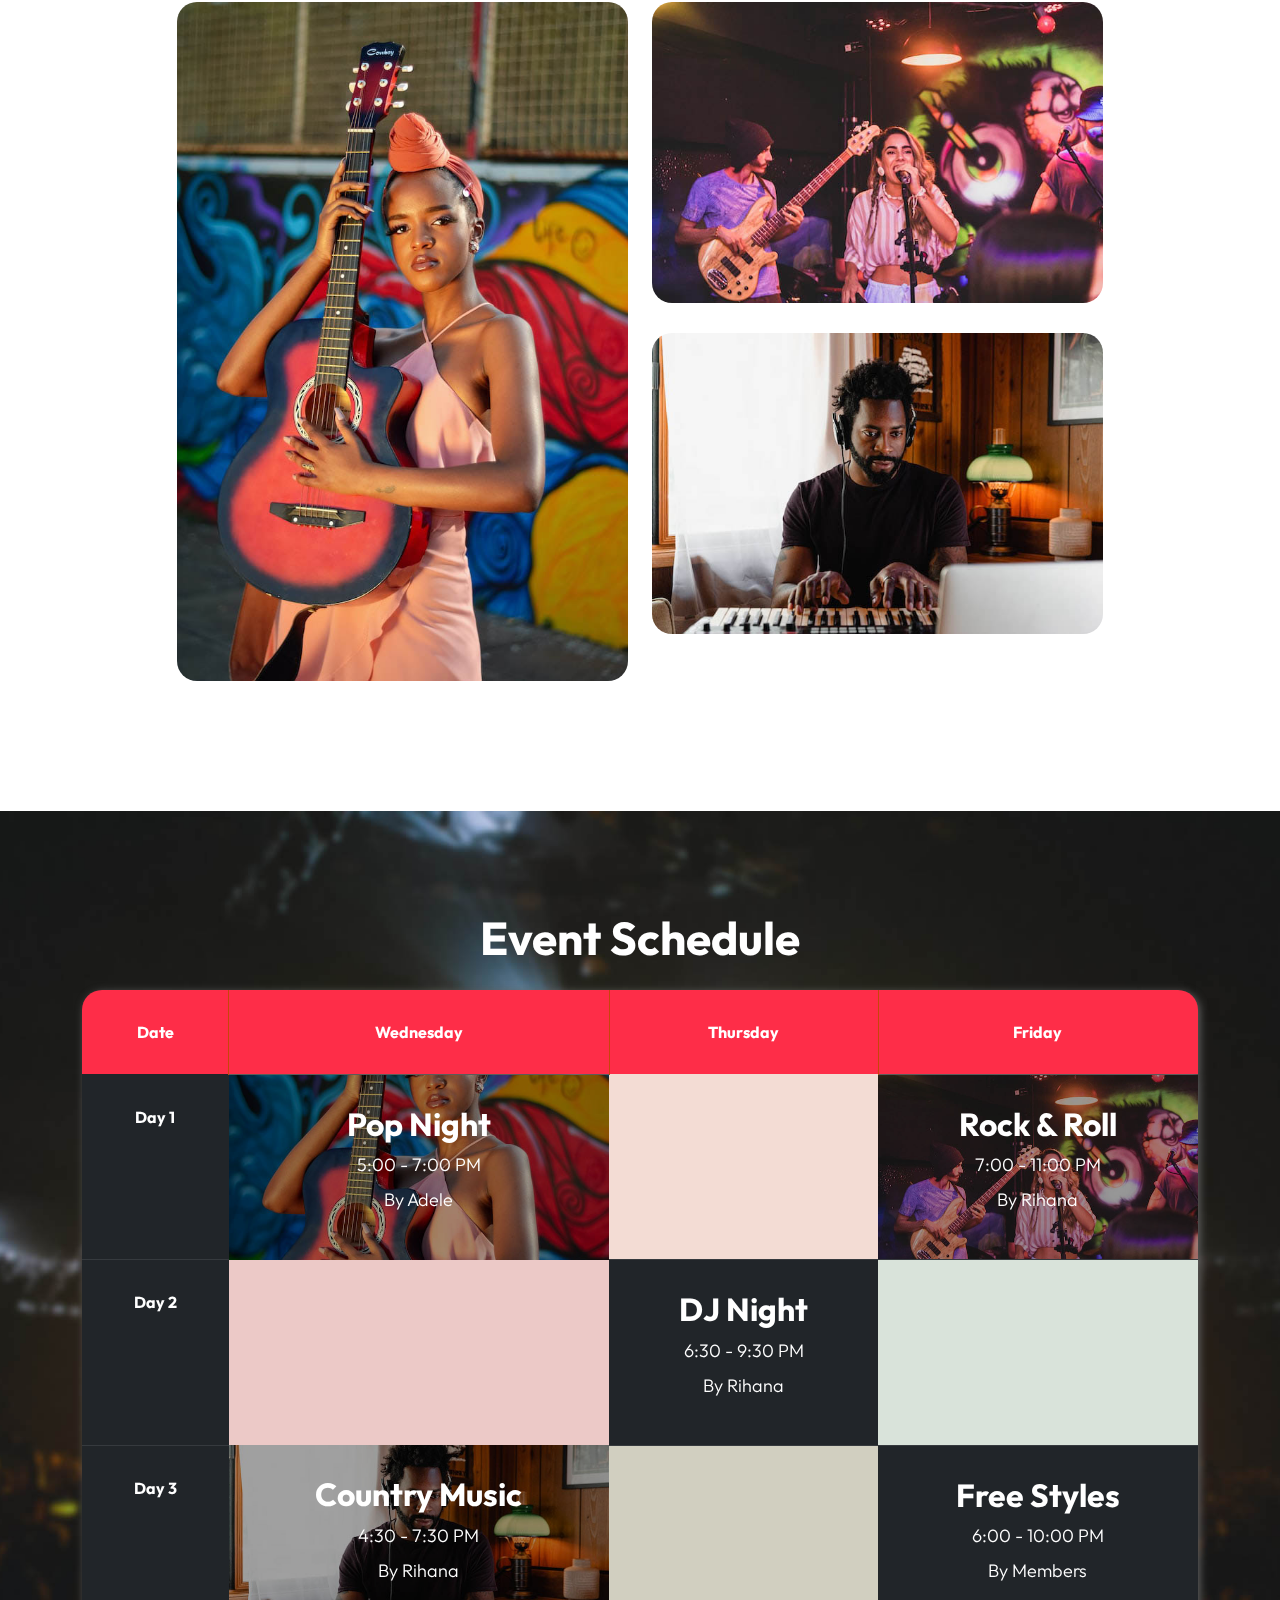
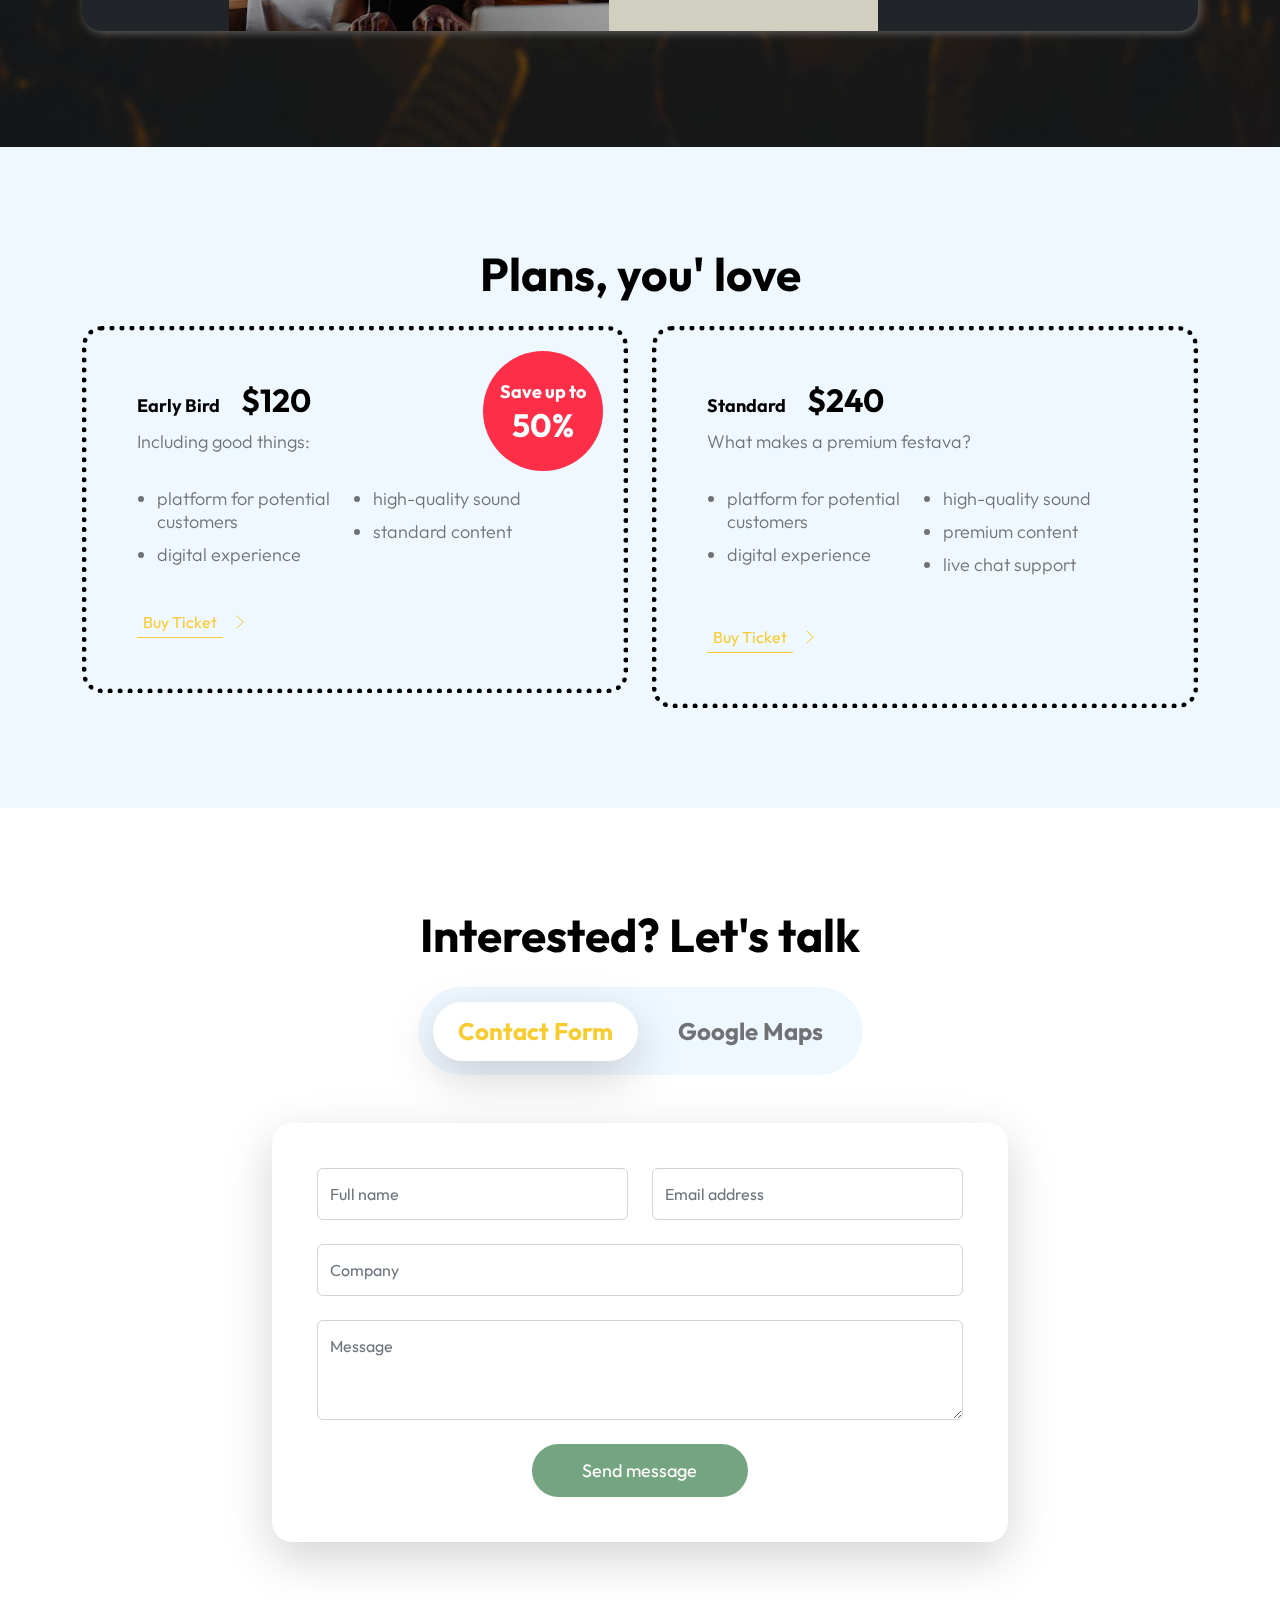
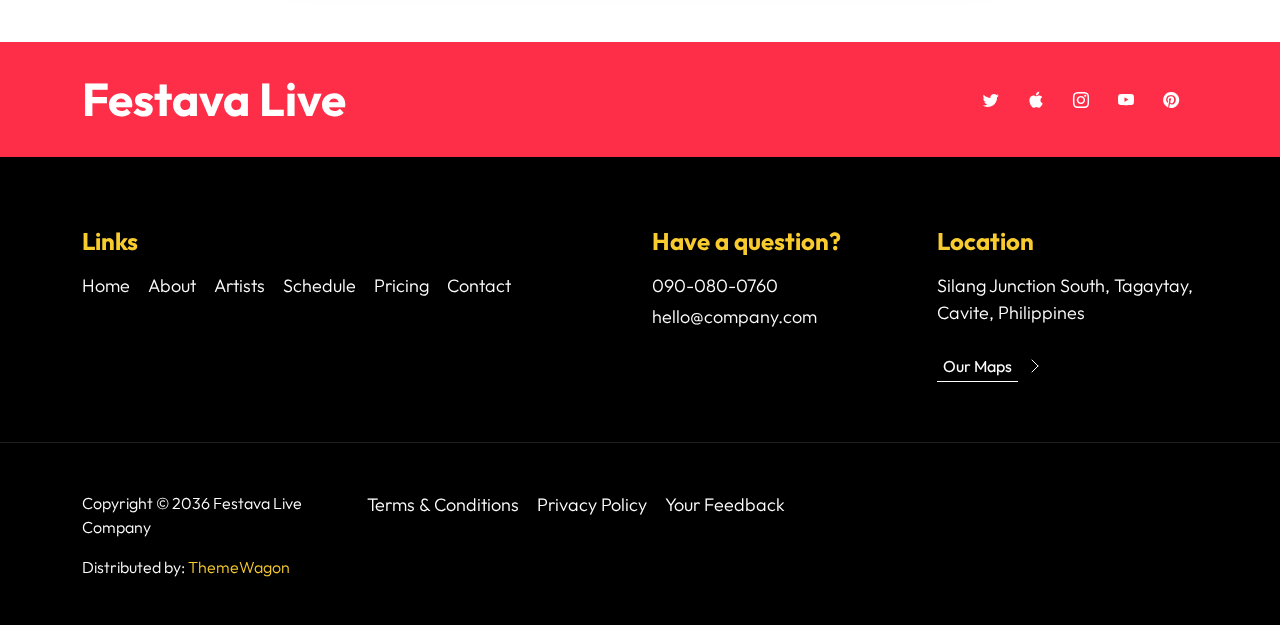
==== commit dda442d4: "Update 0.0.3" ====
--- a/index.html
+++ b/index.html
@@ -39,11 +39,11 @@
 
         <nav class="navbar navbar-expand-lg">
             <div class="container">
-                <a class="navbar-brand" href="index.html">
-                    Festava Live
+                <a href="index.html" class="navbar-brand">
+                    <img src="images/logo.png" alt="Logo" class="logo-img">
                 </a>
 
-                <a href="ticket.html" class="btn custom-btn d-lg-none ms-auto me-4">Buy Ticket</a>
+                <a href="ticket.html" class="btn custom-btn d-lg-none ms-auto me-4">Join Us</a>
 
                 <button class="navbar-toggler" type="button" data-bs-toggle="collapse" data-bs-target="#navbarNav"
                     aria-controls="navbarNav" aria-expanded="false" aria-label="Toggle navigation">
@@ -77,7 +77,7 @@
                         </li>
                     </ul>
 
-                    <a href="ticket.html" class="btn custom-btn d-lg-block d-none">Buy Ticket</a>
+                    <a href="ticket.html" class="btn custom-btn d-lg-block d-none">Join Us</a>
                 </div>
             </div>
         </nav>
@@ -98,21 +98,21 @@
                     </div>
 
                     <div class="col-lg-12 col-12 mt-auto d-flex flex-column flex-lg-row text-center">
-                        <div class="date-wrap">
+                        <!-- <div class="date-wrap">
                             <h5 class="text-white">
                                 <i class="custom-icon bi-clock me-2"></i>
                                 10 - 12<sup>th</sup>, Dec 2023
                             </h5>
-                        </div>
+                        </div> -->
 
                         <div class="location-wrap mx-auto py-3 py-lg-0">
                             <h5 class="text-white">
                                 <i class="custom-icon bi-geo-alt me-2"></i>
-                                National Center, United States
+                                KUET, Bangladesh
                             </h5>
                         </div>
 
-                        <div class="social-share">
+                        <!-- <div class="social-share">
                             <ul class="social-icon d-flex align-items-center justify-content-center">
                                 <span class="text-white me-3">Share:</span>
 
@@ -134,7 +134,7 @@
                                     </a>
                                 </li>
                             </ul>
-                        </div>
+                        </div> -->
                     </div>
                 </div>
             </div>
--- a/css/templatemo-festava-live.css
+++ b/css/templatemo-festava-live.css
@@ -13,9 +13,9 @@
 :root {
   --white-color:                  #ffffff;
   --primary-color:                #F8CB2E;
-  --secondary-color:              #EE5007;
+  --secondary-color:              #FE2D48;
   --section-bg-color:             #f0f8ff;
-  --custom-btn-bg-color:          #EE5007;
+  --custom-btn-bg-color:          #75A580;
   --custom-btn-bg-hover-color:    #c01f27;
   --dark-color:                   #000000;
   --p-color:                      #717275;
@@ -373,6 +373,10 @@
 .navbar {
   background: transparent;
   z-index: 9;
+}
+
+.navbar-brand img {
+  height: 50px; /* Adjust logo height */
 }
 
 .navbar-brand,
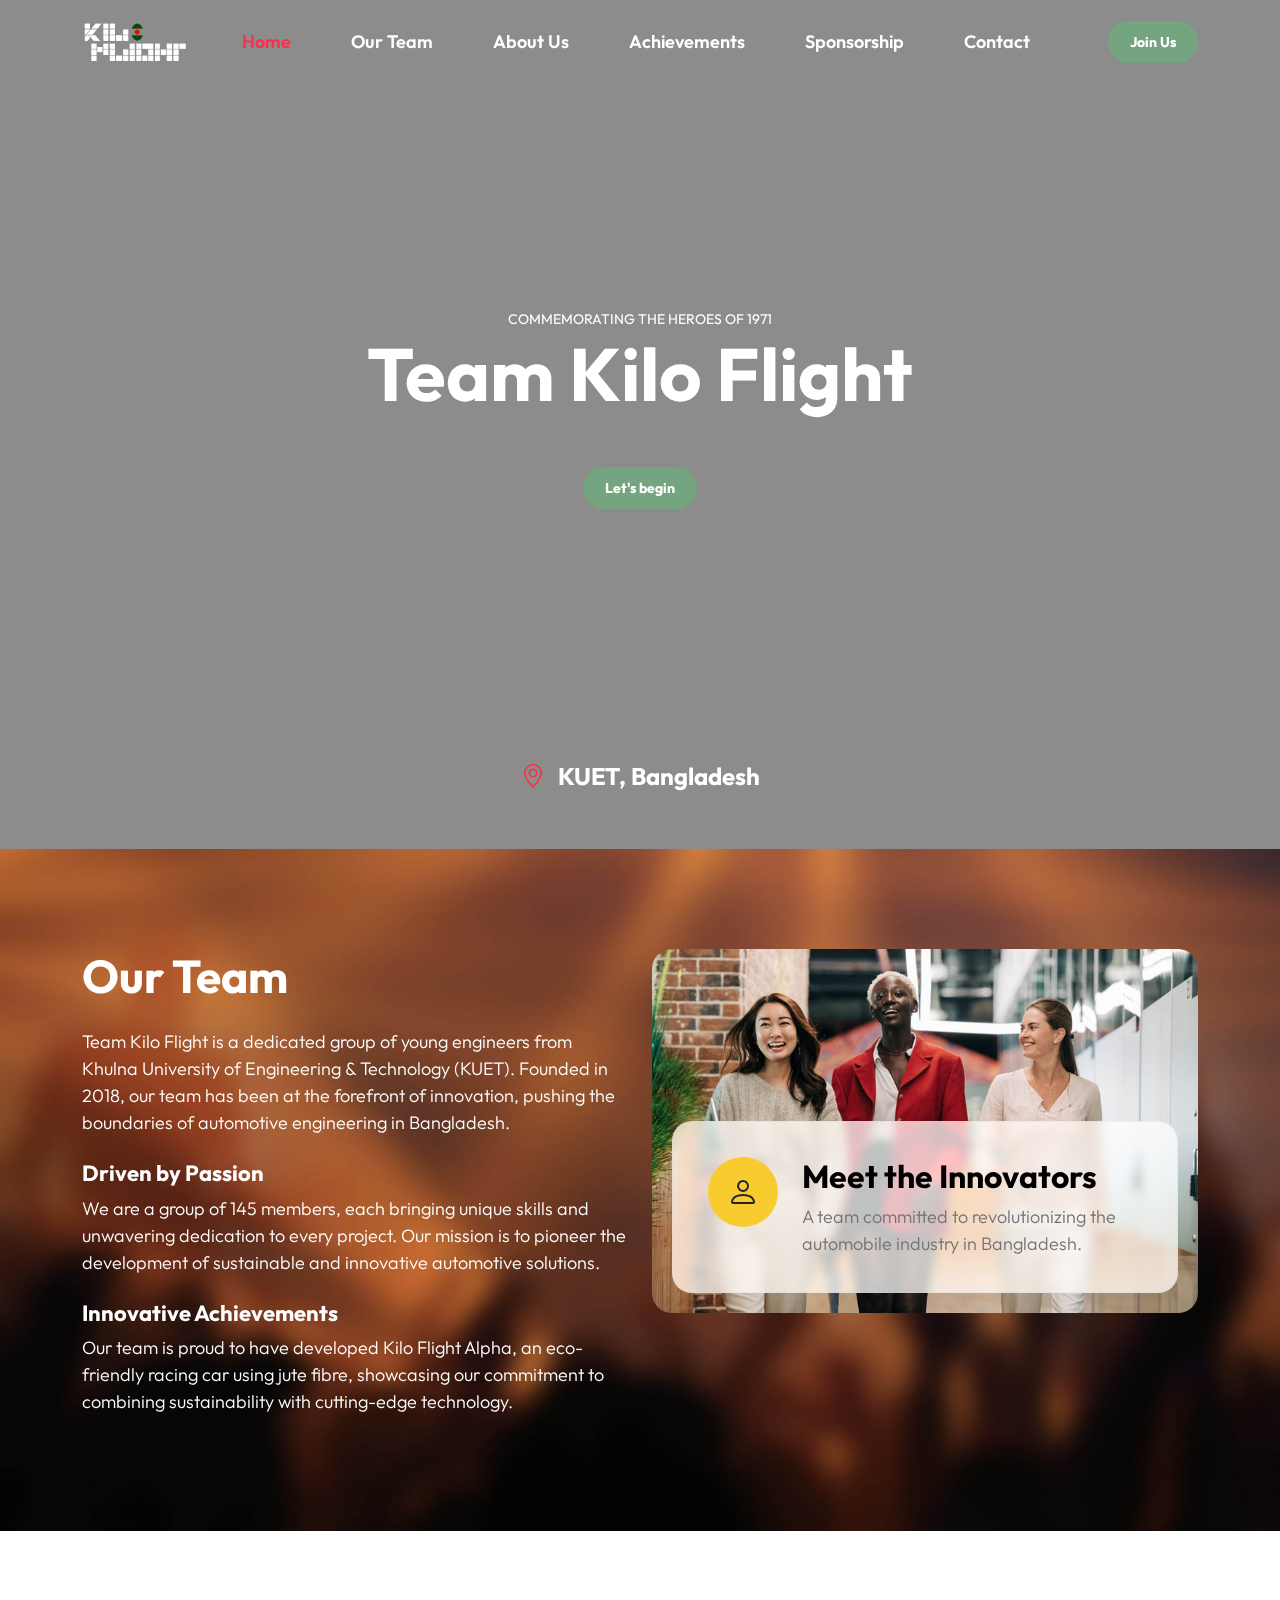
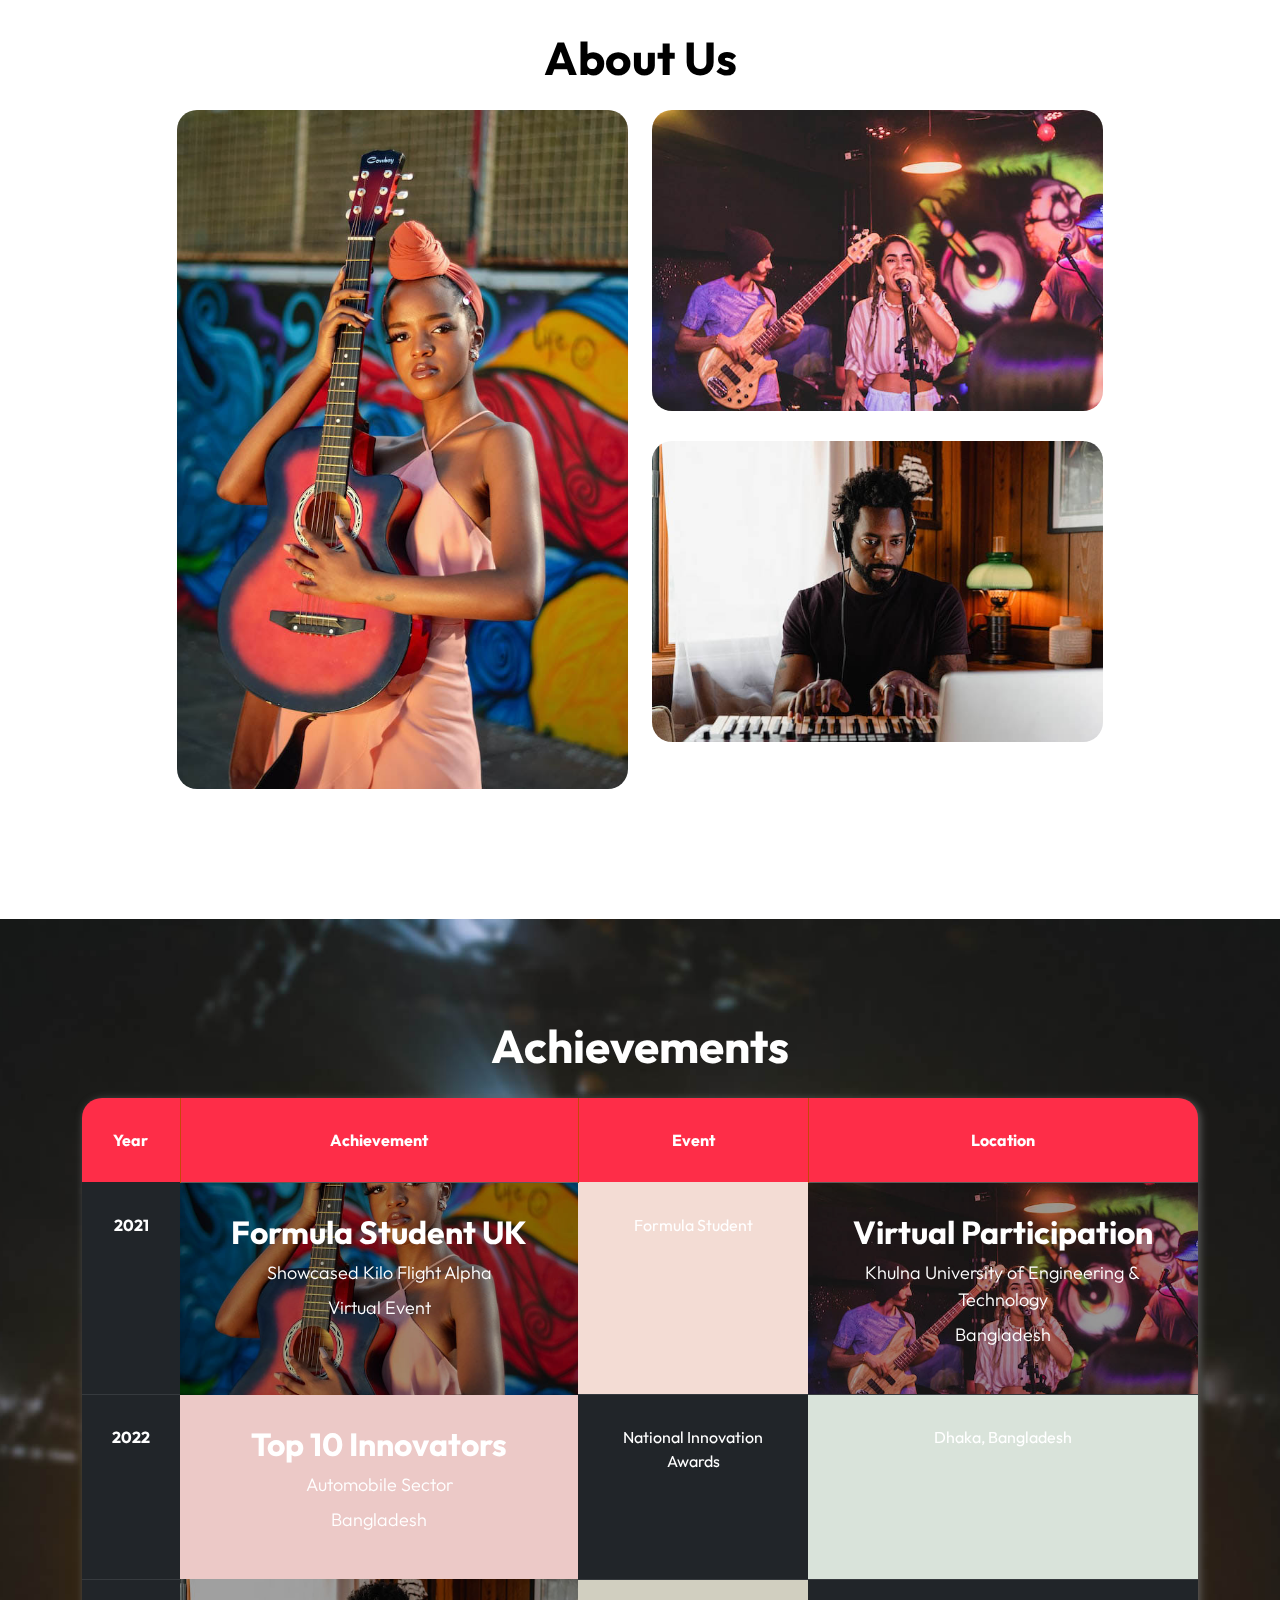
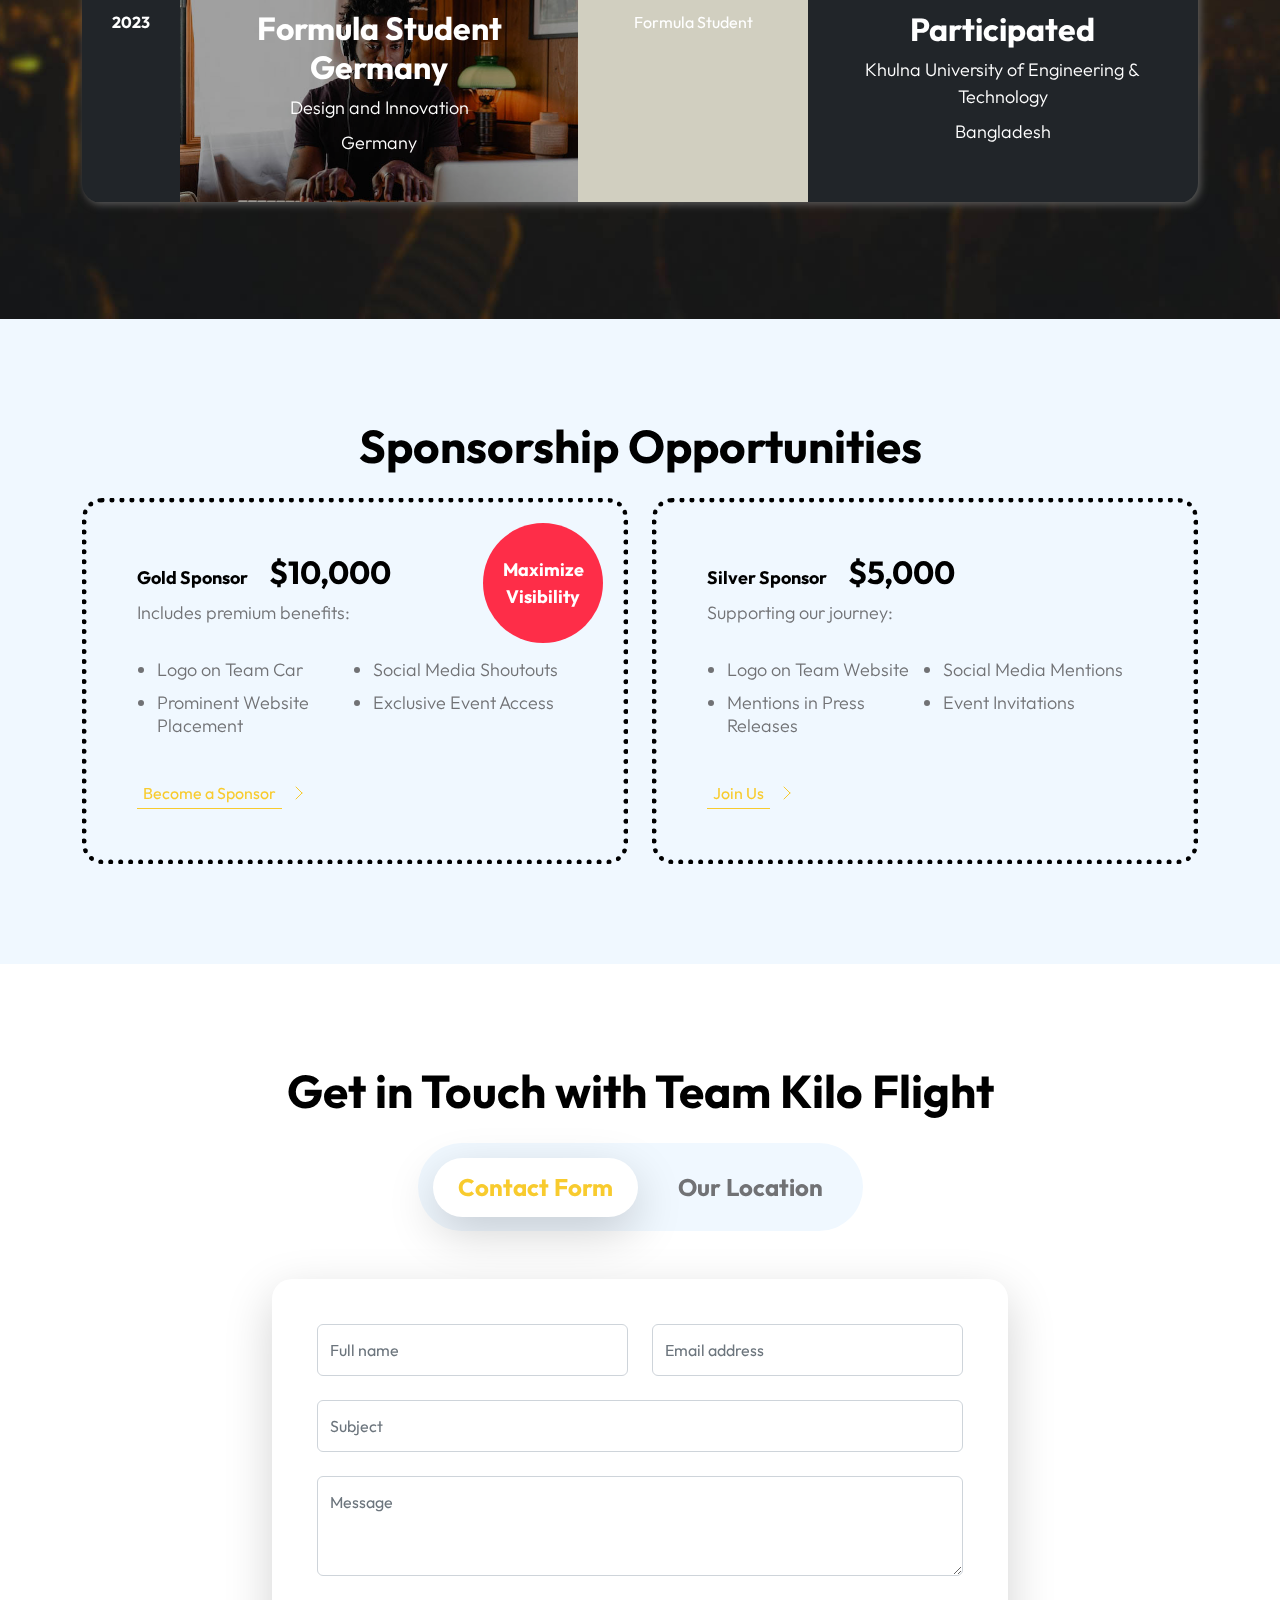
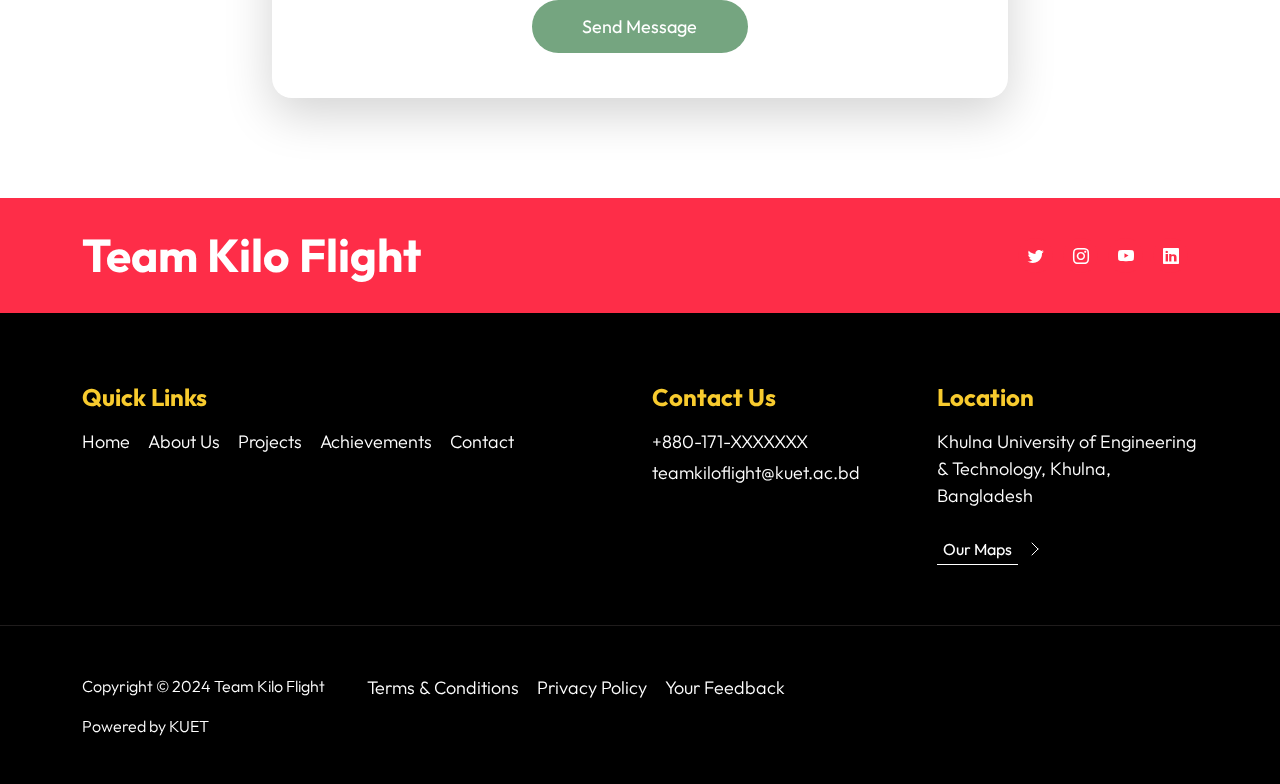
==== commit 3958eba6: "Update index.html" ====
--- a/index.html
+++ b/index.html
@@ -152,287 +152,247 @@
         <section class="about-section section-padding" id="section_2">
             <div class="container">
                 <div class="row">
-
+        
                     <div class="col-lg-6 col-12 mb-4 mb-lg-0 d-flex align-items-center">
                         <div class="services-info">
-                            <h2 class="text-white mb-4">About Festava 2022</h2>
-
-                            <p class="text-white">Festava Live is free CSS template provided by TemplateMo website. This
-                                layout is built on Bootstrap v5.2.2 CSS library. You are free to use this template for
-                                your commercial website.</p>
-
-                            <h6 class="text-white mt-4">Once in Lifetime Experience</h6>
-
-                            <p class="text-white">You are not allowed to redistribute the template ZIP file on any other
-                                website without a permission.</p>
-
-                            <h6 class="text-white mt-4">Whole Night Party</h6>
-
-                            <p class="text-white">Please tell your friends about our website. Thank you.</p>
-                        </div>
-                    </div>
-
+                            <h2 class="text-white mb-4">Our Team</h2>
+        
+                            <p class="text-white">Team Kilo Flight is a dedicated group of young engineers from Khulna University of Engineering & Technology (KUET). Founded in 2018, our team has been at the forefront of innovation, pushing the boundaries of automotive engineering in Bangladesh.</p>
+        
+                            <h6 class="text-white mt-4">Driven by Passion</h6>
+        
+                            <p class="text-white">We are a group of 145 members, each bringing unique skills and unwavering dedication to every project. Our mission is to pioneer the development of sustainable and innovative automotive solutions.</p>
+        
+                            <h6 class="text-white mt-4">Innovative Achievements</h6>
+        
+                            <p class="text-white">Our team is proud to have developed Kilo Flight Alpha, an eco-friendly racing car using jute fibre, showcasing our commitment to combining sustainability with cutting-edge technology.</p>
+                        </div>
+                    </div>
+        
                     <div class="col-lg-6 col-12">
                         <div class="about-text-wrap">
                             <img src="images/pexels-alexander-suhorucov-6457579.jpg" class="about-image img-fluid">
-
+        
                             <div class="about-text-info d-flex">
                                 <div class="d-flex">
                                     <i class="about-text-icon bi-person"></i>
                                 </div>
-
-
+        
                                 <div class="ms-4">
-                                    <h3>a happy moment</h3>
-
-                                    <p class="mb-0">your amazing festival experience with us</p>
+                                    <h3>Meet the Innovators</h3>
+        
+                                    <p class="mb-0">A team committed to revolutionizing the automobile industry in Bangladesh.</p>
                                 </div>
                             </div>
                         </div>
                     </div>
-
+        
                 </div>
             </div>
         </section>
+        
 
 
         <section class="artists-section section-padding" id="section_3">
             <div class="container">
                 <div class="row justify-content-center">
-
+        
                     <div class="col-12 text-center">
-                        <h2 class="mb-4">Meet Artists</h1>
-                    </div>
-
+                        <h2 class="mb-4">About Us</h2>
+                    </div>
+        
                     <div class="col-lg-5 col-12">
                         <div class="artists-thumb">
                             <div class="artists-image-wrap">
                                 <img src="images/artists/joecalih-UmTZqmMvQcw-unsplash.jpg"
-                                    class="artists-image img-fluid">
-                            </div>
-
+                                     class="artists-image img-fluid">
+                            </div>
+        
                             <div class="artists-hover">
                                 <p>
-                                    <strong>Name:</strong>
-                                    Madona
-                                </p>
-
+                                    <strong>Team Name:</strong>
+                                    Kilo Flight
+                                </p>
+        
                                 <p>
-                                    <strong>Birthdate:</strong>
-                                    August 16, 1958
-                                </p>
-
+                                    <strong>Founded:</strong>
+                                    November 2018
+                                </p>
+        
                                 <p>
-                                    <strong>Music:</strong>
-                                    Pop, R&amp;B
-                                </p>
-
+                                    <strong>Specialty:</strong>
+                                    Formula Student Racing
+                                </p>
+        
                                 <hr>
-
+        
                                 <p class="mb-0">
-                                    <strong>Youtube Channel:</strong>
-                                    <a href="#">Madona Official</a>
-                                </p>
-                            </div>
-                        </div>
-                    </div>
-
+                                    <strong>University:</strong>
+                                    KUET, Bangladesh
+                                </p>
+                            </div>
+                        </div>
+                    </div>
+        
                     <div class="col-lg-5 col-12">
                         <div class="artists-thumb">
                             <div class="artists-image-wrap">
                                 <img src="images/artists/abstral-official-bdlMO9z5yco-unsplash.jpg"
-                                    class="artists-image img-fluid">
-                            </div>
-
+                                     class="artists-image img-fluid">
+                            </div>
+        
                             <div class="artists-hover">
                                 <p>
-                                    <strong>Name:</strong>
-                                    Rihana
-                                </p>
-
+                                    <strong>Mission:</strong>
+                                    Innovating the automobile industry in Bangladesh.
+                                </p>
+        
                                 <p>
-                                    <strong>Birthdate:</strong>
-                                    Feb 20, 1988
-                                </p>
-
-                                <p>
-                                    <strong>Music:</strong>
-                                    Country
-                                </p>
-
+                                    <strong>Achievements:</strong>
+                                    Developed Kilo Flight Alpha, a jute fiber-based Formula One car.
+                                </p>
+        
                                 <hr>
-
+        
                                 <p class="mb-0">
-                                    <strong>Youtube Channel:</strong>
-                                    <a href="#">Rihana Official</a>
-                                </p>
-                            </div>
-                        </div>
-
+                                    <strong>Future Vision:</strong>
+                                    Building commercial vehicles to serve Bangladesh.
+                                </p>
+                            </div>
+                        </div>
+        
                         <div class="artists-thumb">
                             <img src="images/artists/soundtrap-rAT6FJ6wltE-unsplash.jpg"
-                                class="artists-image img-fluid">
-
+                                 class="artists-image img-fluid">
+        
                             <div class="artists-hover">
                                 <p>
-                                    <strong>Name:</strong>
-                                    Bruno Bros
-                                </p>
-
+                                    <strong>Team Size:</strong>
+                                    145 members
+                                </p>
+        
                                 <p>
-                                    <strong>Birthdate:</strong>
-                                    October 8, 1985
-                                </p>
-
-                                <p>
-                                    <strong>Music:</strong>
-                                    Pop
-                                </p>
-
+                                    <strong>Competitions:</strong>
+                                    Participated in the UK’s Formula Student
+                                </p>
+        
                                 <hr>
-
+        
                                 <p class="mb-0">
-                                    <strong>Youtube Channel:</strong>
-                                    <a href="#">Bruno Official</a>
-                                </p>
-                            </div>
-                        </div>
-                    </div>
-
+                                    <strong>Website:</strong>
+                                    <a href="http://kiloflight.com/">kiloflight.com</a>
+                                </p>
+                            </div>
+                        </div>
+                    </div>
+        
                 </div>
             </div>
         </section>
+        
 
 
         <section class="schedule-section section-padding" id="section_4">
             <div class="container">
                 <div class="row">
-
+        
                     <div class="col-12 text-center">
-                        <h2 class="text-white mb-4">Event Schedule</h1>
-
-                            <div class="table-responsive">
-                                <table class="schedule-table table table-dark">
-                                    <thead>
-                                        <tr>
-                                            <th scope="col">Date</th>
-
-                                            <th scope="col">Wednesday</th>
-
-                                            <th scope="col">Thursday</th>
-
-                                            <th scope="col">Friday</th>
-
-                                        </tr>
-                                    </thead>
-
-                                    <tbody>
-                                        <tr>
-                                            <th scope="row">Day 1</th>
-
-                                            <td class="table-background-image-wrap pop-background-image">
-                                                <h3>Pop Night</h3>
-
-                                                <p class="mb-2">5:00 - 7:00 PM</p>
-
-                                                <p>By Adele</p>
-
-                                                <div class="section-overlay"></div>
-                                            </td>
-
-                                            <td style="background-color: #F3DCD4"></td>
-
-                                            <td class="table-background-image-wrap rock-background-image">
-                                                <h3>Rock & Roll</h3>
-
-                                                <p class="mb-2">7:00 - 11:00 PM</p>
-
-                                                <p>By Rihana</p>
-
-                                                <div class="section-overlay"></div>
-                                            </td>
-                                        </tr>
-
-                                        <tr>
-                                            <th scope="row">Day 2</th>
-
-                                            <td style="background-color: #ECC9C7"></td>
-
-                                            <td>
-                                                <h3>DJ Night</h3>
-
-                                                <p class="mb-2">6:30 - 9:30 PM</p>
-
-                                                <p>By Rihana</p>
-                                            </td>
-
-                                            <td style="background-color: #D9E3DA"></td>
-                                        </tr>
-
-                                        <tr>
-                                            <th scope="row">Day 3</th>
-
-                                            <td class="table-background-image-wrap country-background-image">
-                                                <h3>Country Music</h3>
-
-                                                <p class="mb-2">4:30 - 7:30 PM</p>
-
-                                                <p>By Rihana</p>
-
-                                                <div class="section-overlay"></div>
-                                            </td>
-
-                                            <td style="background-color: #D1CFC0"></td>
-
-                                            <td>
-                                                <h3>Free Styles</h3>
-
-                                                <p class="mb-2">6:00 - 10:00 PM</p>
-
-                                                <p>By Members</p>
-                                            </td>
-                                        </tr>
-                                    </tbody>
-                                </table>
-                            </div>
+                        <h2 class="text-white mb-4">Achievements</h2>
+        
+                        <div class="table-responsive">
+                            <table class="schedule-table table table-dark">
+                                <thead>
+                                    <tr>
+                                        <th scope="col">Year</th>
+                                        <th scope="col">Achievement</th>
+                                        <th scope="col">Event</th>
+                                        <th scope="col">Location</th>
+                                    </tr>
+                                </thead>
+        
+                                <tbody>
+                                    <tr>
+                                        <th scope="row">2021</th>
+                                        <td class="table-background-image-wrap pop-background-image">
+                                            <h3>Formula Student UK</h3>
+                                            <p class="mb-2">Showcased Kilo Flight Alpha</p>
+                                            <p>Virtual Event</p>
+                                            <div class="section-overlay"></div>
+                                        </td>
+                                        <td style="background-color: #F3DCD4">Formula Student</td>
+                                        <td class="table-background-image-wrap rock-background-image">
+                                            <h3>Virtual Participation</h3>
+                                            <p class="mb-2">Khulna University of Engineering & Technology</p>
+                                            <p>Bangladesh</p>
+                                            <div class="section-overlay"></div>
+                                        </td>
+                                    </tr>
+        
+                                    <tr>
+                                        <th scope="row">2022</th>
+                                        <td style="background-color: #ECC9C7">
+                                            <h3>Top 10 Innovators</h3>
+                                            <p class="mb-2">Automobile Sector</p>
+                                            <p>Bangladesh</p>
+                                        </td>
+                                        <td>National Innovation Awards</td>
+                                        <td style="background-color: #D9E3DA">Dhaka, Bangladesh</td>
+                                    </tr>
+        
+                                    <tr>
+                                        <th scope="row">2023</th>
+                                        <td class="table-background-image-wrap country-background-image">
+                                            <h3>Formula Student Germany</h3>
+                                            <p class="mb-2">Design and Innovation</p>
+                                            <p>Germany</p>
+                                            <div class="section-overlay"></div>
+                                        </td>
+                                        <td style="background-color: #D1CFC0">Formula Student</td>
+                                        <td>
+                                            <h3>Participated</h3>
+                                            <p class="mb-2">Khulna University of Engineering & Technology</p>
+                                            <p>Bangladesh</p>
+                                        </td>
+                                    </tr>
+                                </tbody>
+                            </table>
+                        </div>
                     </div>
                 </div>
             </div>
         </section>
+        
 
 
         <section class="pricing-section section-padding section-bg" id="section_5">
             <div class="container">
                 <div class="row">
-
+        
                     <div class="col-lg-8 col-12 mx-auto">
-                        <h2 class="text-center mb-4">Plans, you' love</h2>
-                    </div>
-
+                        <h2 class="text-center mb-4">Sponsorship Opportunities</h2>
+                    </div>
+        
                     <div class="col-lg-6 col-12">
                         <div class="pricing-thumb">
                             <div class="d-flex">
                                 <div>
-                                    <h3><small>Early Bird</small> $120</h3>
-
-                                    <p>Including good things:</p>
+                                    <h3><small>Gold Sponsor</small> $10,000</h3>
+        
+                                    <p>Includes premium benefits:</p>
                                 </div>
-
-                                <p class="pricing-tag ms-auto">Save up to <span>50%</span></h2>
-                            </div>
-
+        
+                                <p class="pricing-tag ms-auto">Maximize Visibility<span></span></h2>
+                            </div>
+        
                             <ul class="pricing-list mt-3">
-                                <li class="pricing-list-item">platform for potential customers</li>
-
-                                <li class="pricing-list-item">digital experience</li>
-
-                                <li class="pricing-list-item">high-quality sound</li>
-
-                                <li class="pricing-list-item">standard content</li>
+                                <li class="pricing-list-item">Logo on Team Car</li>
+                                <li class="pricing-list-item">Prominent Website Placement</li>
+                                <li class="pricing-list-item">Social Media Shoutouts</li>
+                                <li class="pricing-list-item">Exclusive Event Access</li>
                             </ul>
-
-                            <a class="link-fx-1 color-contrast-higher mt-4" href="ticket.html">
-                                <span>Buy Ticket</span>
+        
+                            <a class="link-fx-1 color-contrast-higher mt-4" href="sponsor.html">
+                                <span>Become a Sponsor</span>
                                 <svg class="icon" viewBox="0 0 32 32" aria-hidden="true">
                                     <g fill="none" stroke="currentColor" stroke-linecap="round" stroke-linejoin="round">
                                         <circle cx="16" cy="16" r="15.5"></circle>
@@ -443,31 +403,26 @@
                             </a>
                         </div>
                     </div>
-
+        
                     <div class="col-lg-6 col-12 mt-4 mt-lg-0">
                         <div class="pricing-thumb">
                             <div class="d-flex">
                                 <div>
-                                    <h3><small>Standard</small> $240</h3>
-
-                                    <p>What makes a premium festava?</p>
+                                    <h3><small>Silver Sponsor</small> $5,000</h3>
+        
+                                    <p>Supporting our journey:</p>
                                 </div>
                             </div>
-
+        
                             <ul class="pricing-list mt-3">
-                                <li class="pricing-list-item">platform for potential customers</li>
-
-                                <li class="pricing-list-item">digital experience</li>
-
-                                <li class="pricing-list-item">high-quality sound</li>
-
-                                <li class="pricing-list-item">premium content</li>
-
-                                <li class="pricing-list-item">live chat support</li>
+                                <li class="pricing-list-item">Logo on Team Website</li>
+                                <li class="pricing-list-item">Mentions in Press Releases</li>
+                                <li class="pricing-list-item">Social Media Mentions</li>
+                                <li class="pricing-list-item">Event Invitations</li>
                             </ul>
-
-                            <a class="link-fx-1 color-contrast-higher mt-4" href="ticket.html">
-                                <span>Buy Ticket</span>
+        
+                            <a class="link-fx-1 color-contrast-higher mt-4" href="sponsor.html">
+                                <span>Join Us</span>
                                 <svg class="icon" viewBox="0 0 32 32" aria-hidden="true">
                                     <g fill="none" stroke="currentColor" stroke-linecap="round" stroke-linejoin="round">
                                         <circle cx="16" cy="16" r="15.5"></circle>
@@ -478,19 +433,20 @@
                             </a>
                         </div>
                     </div>
-
+        
                 </div>
             </div>
         </section>
+        
 
 
         <section class="contact-section section-padding" id="section_6">
             <div class="container">
                 <div class="row">
-
+        
                     <div class="col-lg-8 col-12 mx-auto">
-                        <h2 class="text-center mb-4">Interested? Let's talk</h2>
-
+                        <h2 class="text-center mb-4">Get in Touch with Team Kilo Flight</h2>
+        
                         <nav class="d-flex justify-content-center">
                             <div class="nav nav-tabs align-items-baseline justify-content-center" id="nav-tab"
                                 role="tablist">
@@ -499,15 +455,15 @@
                                     aria-controls="nav-ContactForm" aria-selected="false">
                                     <h5>Contact Form</h5>
                                 </button>
-
+        
                                 <button class="nav-link" id="nav-ContactMap-tab" data-bs-toggle="tab"
                                     data-bs-target="#nav-ContactMap" type="button" role="tab"
                                     aria-controls="nav-ContactMap" aria-selected="false">
-                                    <h5>Google Maps</h5>
+                                    <h5>Our Location</h5>
                                 </button>
                             </div>
                         </nav>
-
+        
                         <div class="tab-content shadow-lg mt-5" id="nav-tabContent">
                             <div class="tab-pane fade show active" id="nav-ContactForm" role="tabpanel"
                                 aria-labelledby="nav-ContactForm-tab">
@@ -519,41 +475,41 @@
                                                 <input type="text" name="contact-name" id="contact-name"
                                                     class="form-control" placeholder="Full name" required>
                                             </div>
-
+        
                                             <div class="col-lg-6 col-md-6 col-12">
                                                 <input type="email" name="contact-email" id="contact-email"
                                                     pattern="[^ @]*@[^ @]*" class="form-control"
                                                     placeholder="Email address" required>
                                             </div>
                                         </div>
-
-                                        <input type="text" name="contact-company" id="contact-company"
-                                            class="form-control" placeholder="Company" required>
-
+        
+                                        <input type="text" name="contact-subject" id="contact-subject"
+                                            class="form-control" placeholder="Subject" required>
+        
                                         <textarea name="contact-message" rows="3" class="form-control"
                                             id="contact-message" placeholder="Message"></textarea>
-
+        
                                         <div class="col-lg-4 col-md-10 col-8 mx-auto">
-                                            <button type="submit" class="form-control">Send message</button>
+                                            <button type="submit" class="form-control">Send Message</button>
                                         </div>
                                     </div>
                                 </form>
                             </div>
-
+        
                             <div class="tab-pane fade" id="nav-ContactMap" role="tabpanel"
                                 aria-labelledby="nav-ContactMap-tab">
                                 <iframe class="google-map"
-                                    src="https://www.google.com/maps/embed?pb=!1m18!1m12!1m3!1d29974.469402870927!2d120.94861466021855!3d14.106066818082482!2m3!1f0!2f0!3f0!3m2!1i1024!2i768!4f13.1!3m3!1m2!1s0x33bd777b1ab54c8f%3A0x6ecc514451ce2be8!2sTagaytay%2C%20Cavite%2C%20Philippines!5e1!3m2!1sen!2smy!4v1670344209509!5m2!1sen!2smy"
+                                    src="https://www.google.com/maps/embed?pb=!1m18!1m12!1m3!1d14553.041956028342!2d89.52981393753034!3d22.900238299999993!2m3!1f0!2f0!3f0!3m2!1i1024!2i768!4f13.1!3m3!1m2!1s0x39ff9ba4b6ba7565%3A0x59c7e7e69f05a637!2sKhulna%20University%20of%20Engineering%20%26%20Technology%20(KUET)!5e0!3m2!1sen!2sbd!4v1680868730910!5m2!1sen!2sbd"
                                     width="100%" height="450" style="border:0;" allowfullscreen="" loading="lazy"
                                     referrerpolicy="no-referrer-when-downgrade"></iframe>
-                                <!-- You can easily copy the embed code from Google Maps -> Share -> Embed a map // -->
-                            </div>
-                        </div>
-                    </div>
-
+                            </div>
+                        </div>
+                    </div>
+        
                 </div>
             </div>
         </section>
+        
     </main>
 
 
@@ -561,11 +517,11 @@
         <div class="site-footer-top">
             <div class="container">
                 <div class="row">
-
+    
                     <div class="col-lg-6 col-12">
-                        <h2 class="text-white mb-lg-0">Festava Live</h2>
-                    </div>
-
+                        <h2 class="text-white mb-lg-0">Team Kilo Flight</h2>
+                    </div>
+    
                     <div class="col-lg-6 col-12 d-flex justify-content-lg-end align-items-center">
                         <ul class="social-icon d-flex justify-content-lg-end">
                             <li class="social-icon-item">
@@ -573,28 +529,22 @@
                                     <span class="bi-twitter"></span>
                                 </a>
                             </li>
-
-                            <li class="social-icon-item">
-                                <a href="#" class="social-icon-link">
-                                    <span class="bi-apple"></span>
-                                </a>
-                            </li>
-
+    
                             <li class="social-icon-item">
                                 <a href="#" class="social-icon-link">
                                     <span class="bi-instagram"></span>
                                 </a>
                             </li>
-
+    
                             <li class="social-icon-item">
                                 <a href="#" class="social-icon-link">
                                     <span class="bi-youtube"></span>
                                 </a>
                             </li>
-
+    
                             <li class="social-icon-item">
                                 <a href="#" class="social-icon-link">
-                                    <span class="bi-pinterest"></span>
+                                    <span class="bi-linkedin"></span>
                                 </a>
                             </li>
                         </ul>
@@ -602,62 +552,59 @@
                 </div>
             </div>
         </div>
-
+    
         <div class="container">
             <div class="row">
-
+    
                 <div class="col-lg-6 col-12 mb-4 pb-2">
-                    <h5 class="site-footer-title mb-3">Links</h5>
-
+                    <h5 class="site-footer-title mb-3">Quick Links</h5>
+    
                     <ul class="site-footer-links">
                         <li class="site-footer-link-item">
                             <a href="#" class="site-footer-link">Home</a>
                         </li>
-
+    
                         <li class="site-footer-link-item">
-                            <a href="#" class="site-footer-link">About</a>
-                        </li>
-
+                            <a href="#" class="site-footer-link">About Us</a>
+                        </li>
+    
                         <li class="site-footer-link-item">
-                            <a href="#" class="site-footer-link">Artists</a>
-                        </li>
-
+                            <a href="#" class="site-footer-link">Projects</a>
+                        </li>
+    
                         <li class="site-footer-link-item">
-                            <a href="#" class="site-footer-link">Schedule</a>
-                        </li>
-
-                        <li class="site-footer-link-item">
-                            <a href="#" class="site-footer-link">Pricing</a>
-                        </li>
-
+                            <a href="#" class="site-footer-link">Achievements</a>
+                        </li>
+    
                         <li class="site-footer-link-item">
                             <a href="#" class="site-footer-link">Contact</a>
                         </li>
                     </ul>
                 </div>
-
+    
                 <div class="col-lg-3 col-md-6 col-12 mb-4 mb-lg-0">
-                    <h5 class="site-footer-title mb-3">Have a question?</h5>
-
+                    <h5 class="site-footer-title mb-3">Contact Us</h5>
+    
                     <p class="text-white d-flex mb-1">
-                        <a href="tel: 090-080-0760" class="site-footer-link">
-                            090-080-0760
+                        <a href="tel:+880-171-XXXXXXX" class="site-footer-link">
+                            +880-171-XXXXXXX
                         </a>
                     </p>
-
+    
                     <p class="text-white d-flex">
-                        <a href="mailto:hello@company.com" class="site-footer-link">
-                            hello@company.com
+                        <a href="mailto:teamkiloflight@kuet.ac.bd" class="site-footer-link">
+                            teamkiloflight@kuet.ac.bd
                         </a>
                     </p>
                 </div>
-
+    
                 <div class="col-lg-3 col-md-6 col-11 mb-4 mb-lg-0 mb-md-0">
                     <h5 class="site-footer-title mb-3">Location</h5>
-
+    
                     <p class="text-white d-flex mt-3 mb-2">
-                        Silang Junction South, Tagaytay, Cavite, Philippines</p>
-
+                        Khulna University of Engineering & Technology, Khulna, Bangladesh
+                    </p>
+    
                     <a class="link-fx-1 color-contrast-higher mt-3" href="#">
                         <span>Our Maps</span>
                         <svg class="icon" viewBox="0 0 32 32" aria-hidden="true">
@@ -671,26 +618,26 @@
                 </div>
             </div>
         </div>
-
+    
         <div class="site-footer-bottom">
             <div class="container">
                 <div class="row">
-
+    
                     <div class="col-lg-3 col-12 mt-5">
-                        <p class="copyright-text">Copyright © 2036 Festava Live Company</p>
-                        <p class="copyright-text">Distributed by: <a href="https://themewagon.com">ThemeWagon</a></p>
-                    </div>
-
+                        <p class="copyright-text">Copyright © 2024 Team Kilo Flight</p>
+                        <p class="copyright-text">Powered by KUET</p>
+                    </div>
+    
                     <div class="col-lg-8 col-12 mt-lg-5">
                         <ul class="site-footer-links">
                             <li class="site-footer-link-item">
                                 <a href="#" class="site-footer-link">Terms &amp; Conditions</a>
                             </li>
-
+    
                             <li class="site-footer-link-item">
                                 <a href="#" class="site-footer-link">Privacy Policy</a>
                             </li>
-
+    
                             <li class="site-footer-link-item">
                                 <a href="#" class="site-footer-link">Your Feedback</a>
                             </li>
@@ -700,6 +647,7 @@
             </div>
         </div>
     </footer>
+    
 
     <!--
 
--- a/css/templatemo-festava-live.css
+++ b/css/templatemo-festava-live.css
@@ -1,15 +1,4 @@
-/*
-
-TemplateMo 583 Festava Live
-
-https://templatemo.com/tm-583-festava-live
-
-*/
-
-
-/*---------------------------------------
-  CUSTOM PROPERTIES ( VARIABLES )             
------------------------------------------*/
+
 :root {
   --white-color:                  #ffffff;
   --primary-color:                #F8CB2E;
@@ -21,6 +10,7 @@
   --p-color:                      #717275;
   --border-color:                 #7fffd4;
   --link-hover-color:             #B22727;
+  --light-yellow-color:           #ffc107;
 
   --body-font-family:             'Outfit', sans-serif;
 
@@ -363,12 +353,47 @@
   top: 0;
   right: 0;
   left: 0;
-  margin-top: 51px;
-}
+  margin-top: 0;
+}
+
+
+
+
+
 
 .sticky-wrapper.is-sticky .navbar {
-  background-color: var(--dark-color);
-}
+    background-color: var(--dark-color);
+    position: relative;
+}
+
+.sticky-wrapper.is-sticky .navbar::after {
+    content: '';
+    position: absolute;
+    bottom: 0;
+    left: 0;
+    width: 100%;
+    height: 2px; /* Height of the small white line */
+    background-color: var(--secondary-color);
+    opacity: 0.8;
+    animation: slide-in 0.5s forwards;
+}
+
+@keyframes slide-in {
+    from {
+        width: 0;
+        left: 0;
+    }
+    to {
+        width: 100%;
+        left: 0;
+    }
+}
+
+
+
+
+
+
 
 .navbar {
   background: transparent;
@@ -387,25 +412,78 @@
 }
 
 .navbar-expand-lg .navbar-nav .nav-link {
-  border-radius: var(--border-radius-large);
   margin: 10px;
   padding: 10px 20px;
 }
 
+
+
+
+
+
+
 .navbar-nav .nav-link {
-  display: inline-block;
-  color: var(--white-color);
-  font-size: var(--p-font-size);
-  font-weight: var(--font-weight-normal);
-  position: relative;
-  padding-top: 15px;
-  padding-bottom: 15px;
-}
-
-.navbar-nav .nav-link.active, 
+    display: inline-block;
+    color: var(--white-color);
+    font-size: var(--p-font-size);
+    font-weight: var(--font-weight-normal);
+    position: relative;
+    padding-top: 15px;
+    padding-bottom: 15px;
+    font-weight: 600;
+    transition: all 0.2s ease-out;
+}
+
+.navbar-nav .nav-link::before,
+.navbar-nav .nav-link::after {
+    content: '';
+    position: absolute;
+    top: 0;
+    height: 100%;
+    transition: width 0.3s ease-out, left 0.3s ease-out;
+}
+
+.navbar-nav .nav-link::before {
+    width: 0;
+    left: 0;
+    background-color: var(--white-color);
+    opacity: 0.3;
+    z-index: 1;
+}
+
+.navbar-nav .nav-link::after {
+    width: 2px;
+    left: 0;
+    background-color: var(--secondary-color); /* Solid color line */
+    z-index: 2;
+    transform: scaleX(0);
+    transform-origin: left;
+    transition: transform 0.3s ease-out, left 0.3s ease-out;
+}
+
+.navbar-nav .nav-link:hover::before {
+    width: 100%;
+}
+
+.navbar-nav .nav-link:hover::after {
+    transform: scaleX(1);
+    left: 100%;
+}
+
+.navbar-nav .nav-link.active {
+    color: var(--secondary-color);
+}
+
 .navbar-nav .nav-link:hover {
-  color: var(--secondary-color);
-}
+    color: var(--secondary-color);
+}
+
+
+
+
+
+
+
 
 .navbar-toggler {
   border: 0;
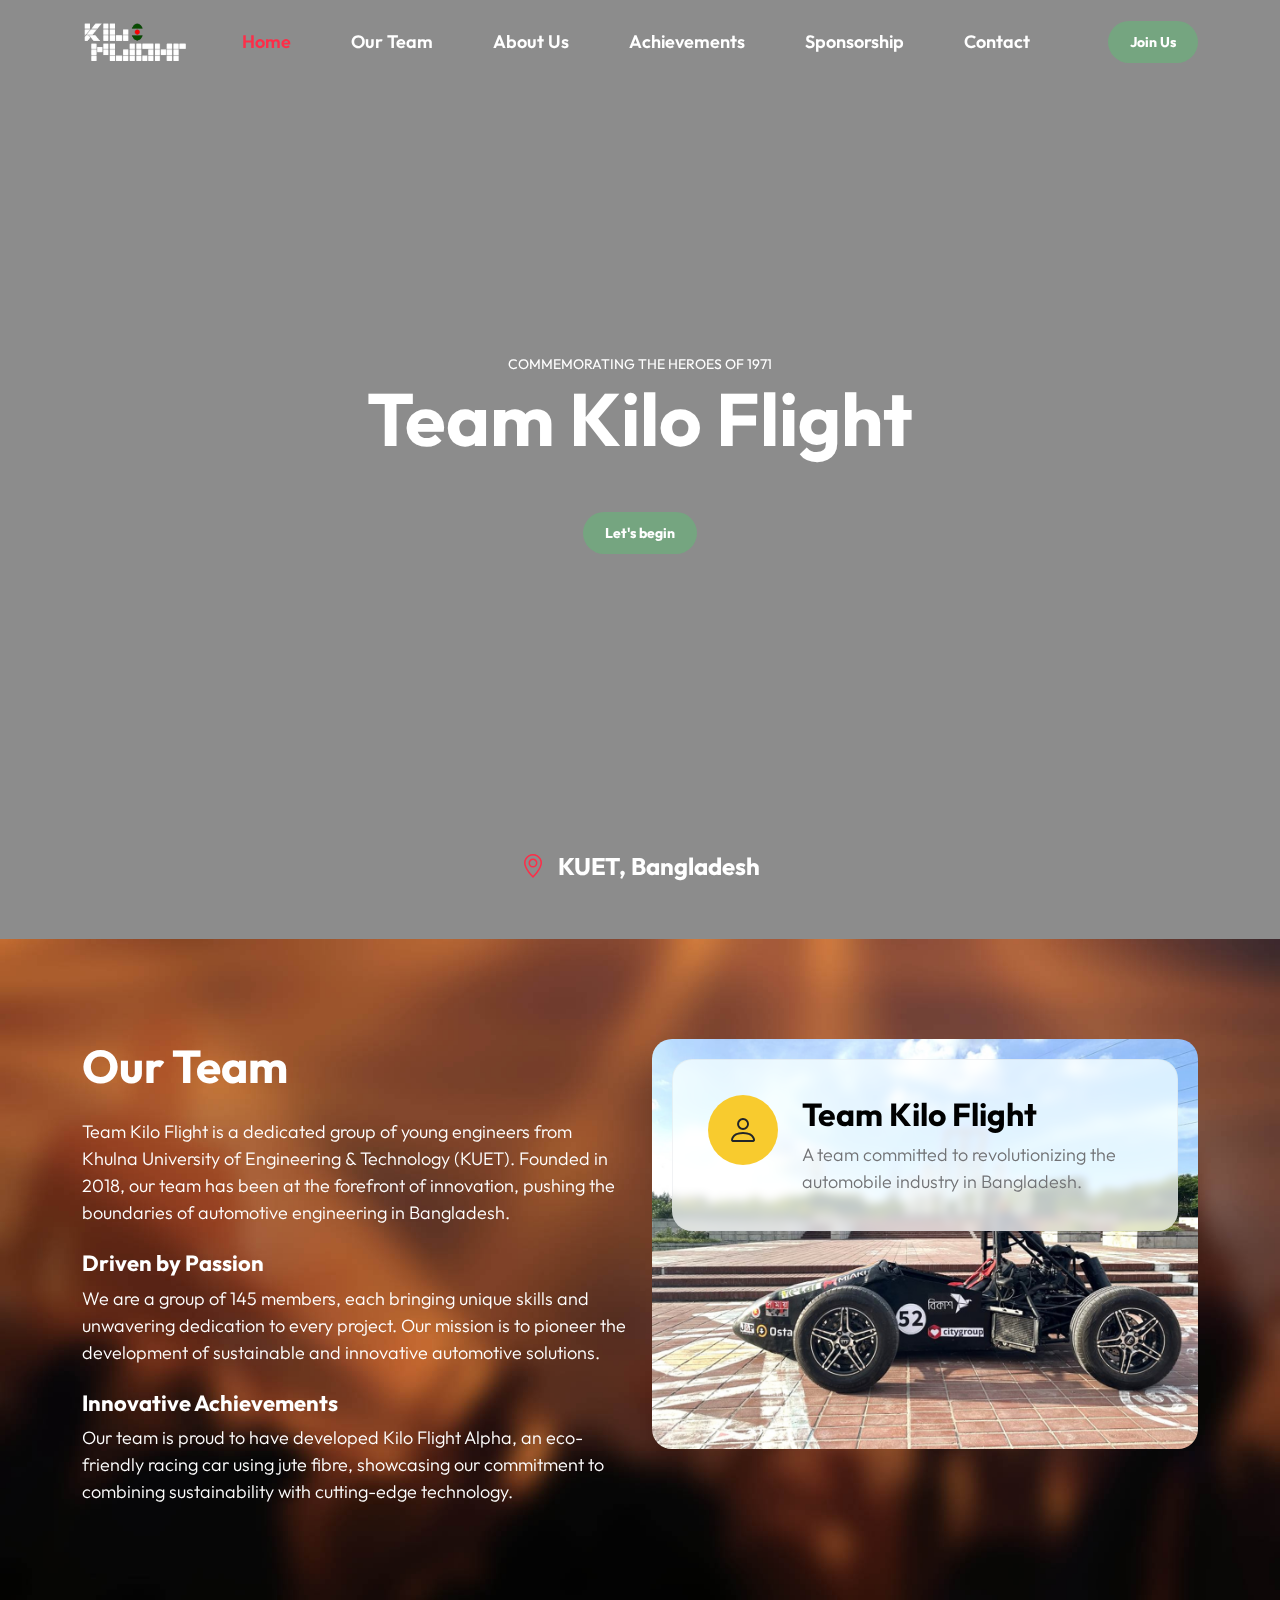
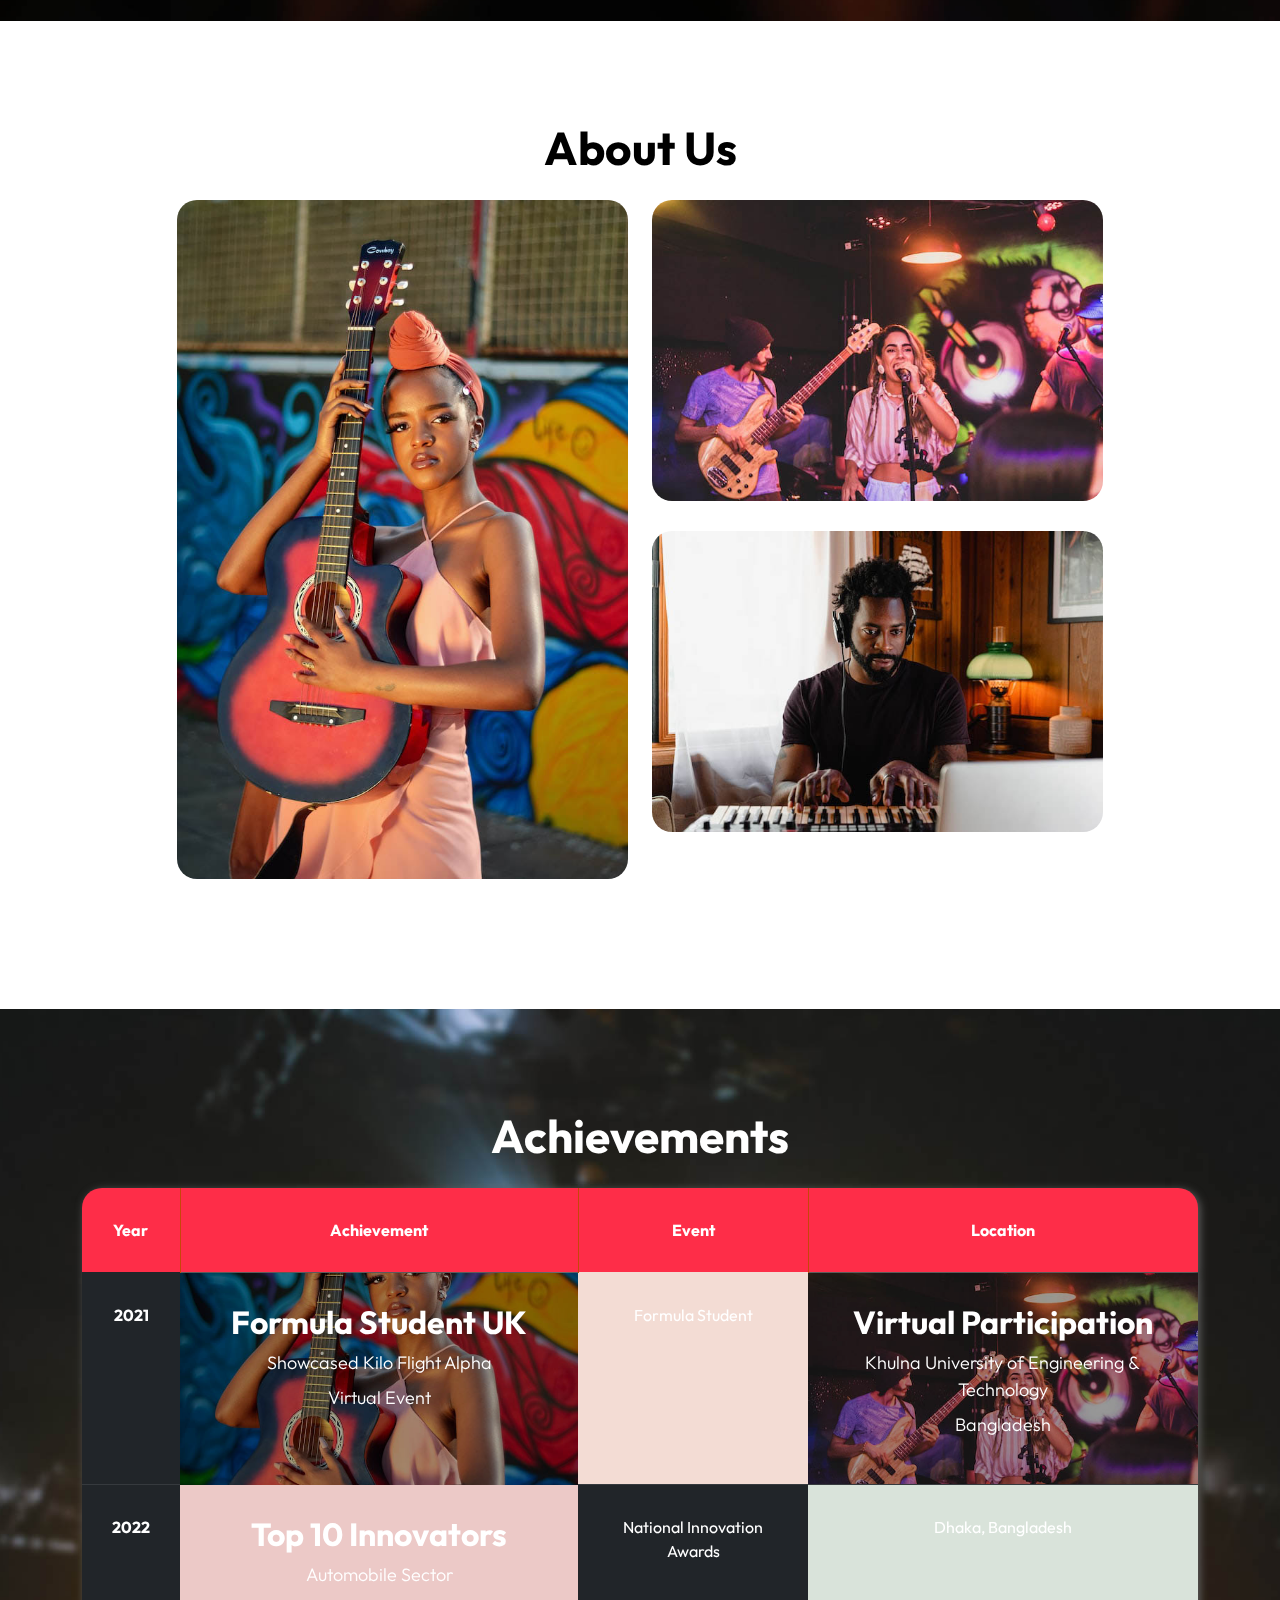
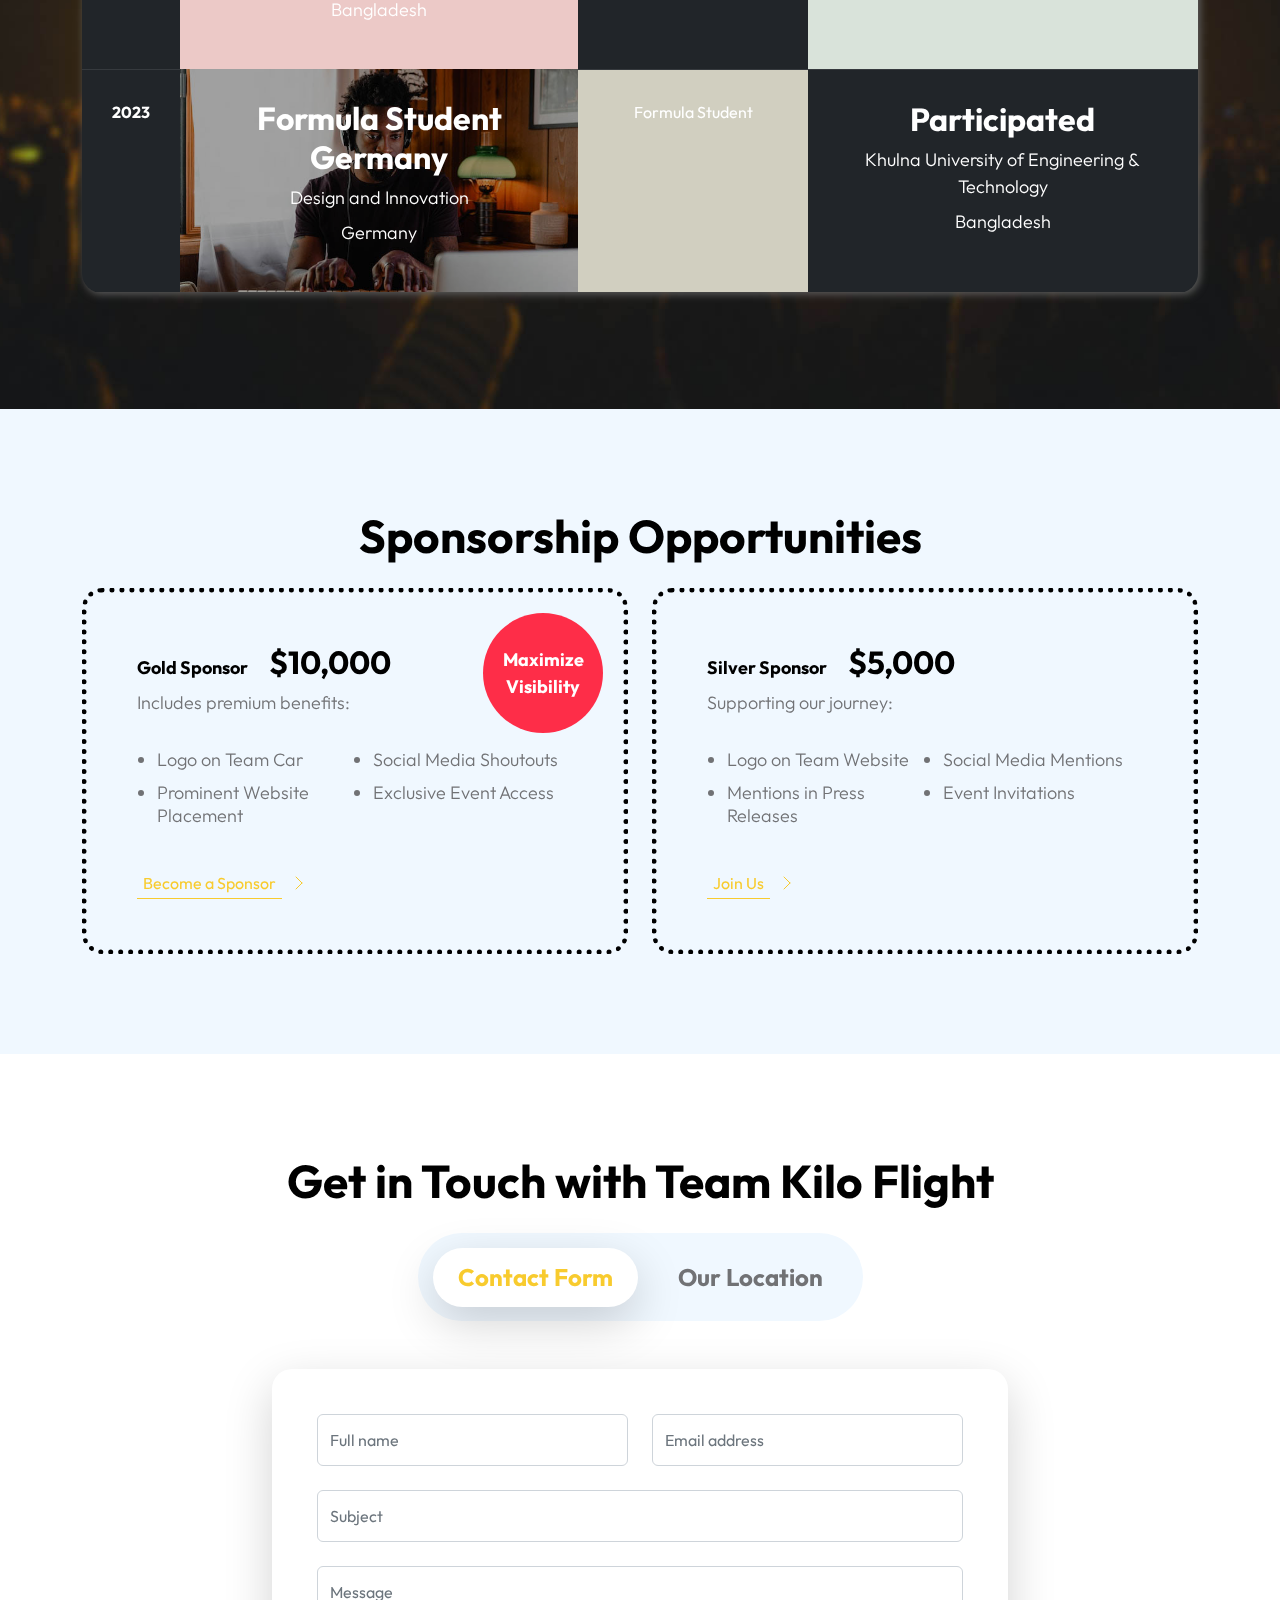
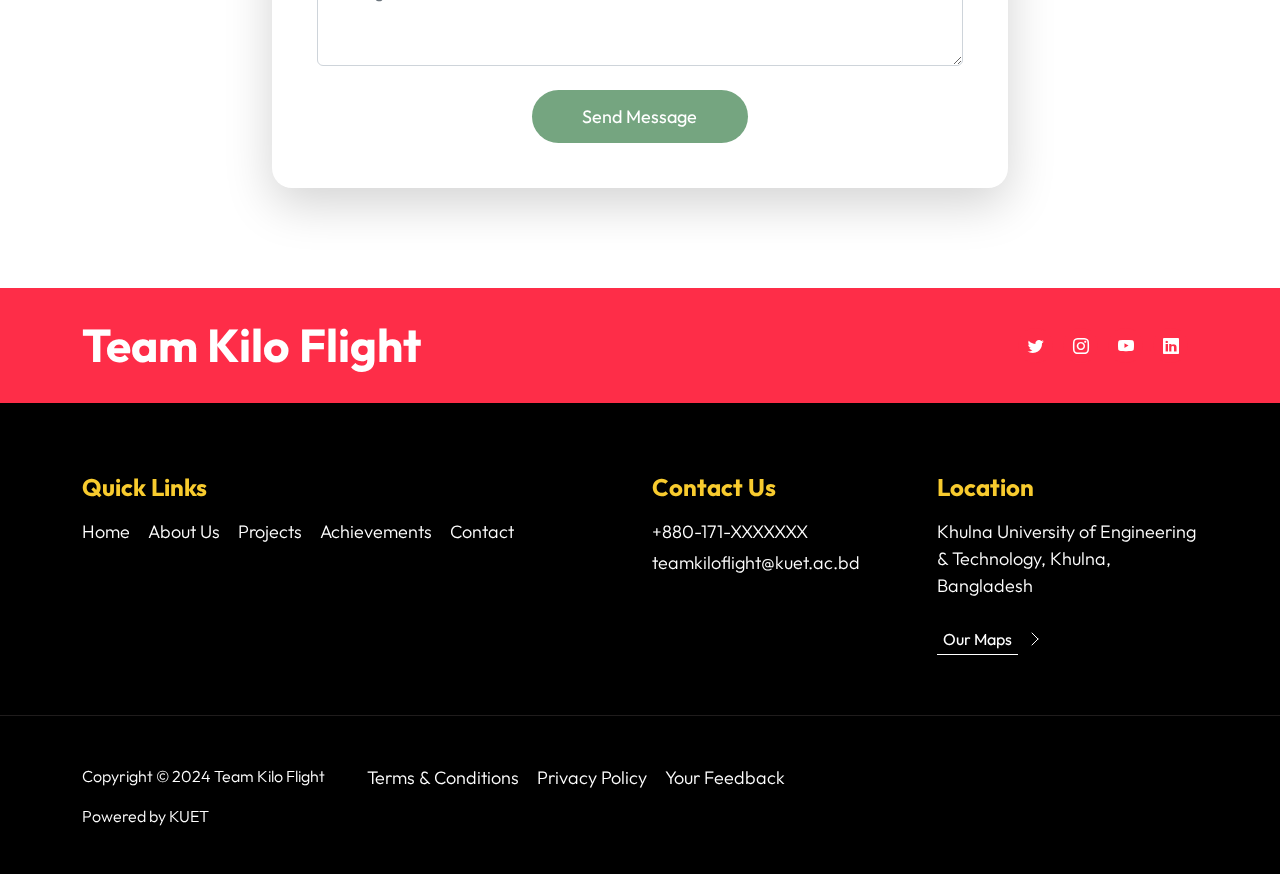
==== commit 354ba668: "Update 0.0.4" ====
--- a/index.html
+++ b/index.html
@@ -8,7 +8,12 @@
     <meta name="description" content="">
     <meta name="author" content="">
 
-    <title>Festava Live - Bootstrap 5 CSS Template</title>
+    <title>Team Kilo Flight</title>
+
+    <!-- Favicon -->
+    <link rel="icon" type="image/png" href="images/logo.ico">
+    <!-- For older IE versions -->
+    <link rel="shortcut icon" type="image/x-icon" href="images/logo.ico">
 
     <!-- CSS FILES -->
     <link rel="preconnect" href="https://fonts.googleapis.com">
@@ -141,7 +146,7 @@
 
             <div class="video-wrap">
                 <video autoplay="" loop="" muted="" class="custom-video" poster="">
-                    <source src="video/0714.mp4" type="video/mp4">
+                    <source src="video/Trailer_2.mp4" type="video/mp4">
 
                     Your browser does not support the video tag.
                 </video>
@@ -152,80 +157,88 @@
         <section class="about-section section-padding" id="section_2">
             <div class="container">
                 <div class="row">
-        
+
                     <div class="col-lg-6 col-12 mb-4 mb-lg-0 d-flex align-items-center">
                         <div class="services-info">
                             <h2 class="text-white mb-4">Our Team</h2>
-        
-                            <p class="text-white">Team Kilo Flight is a dedicated group of young engineers from Khulna University of Engineering & Technology (KUET). Founded in 2018, our team has been at the forefront of innovation, pushing the boundaries of automotive engineering in Bangladesh.</p>
-        
+
+                            <p class="text-white">Team Kilo Flight is a dedicated group of young engineers from Khulna
+                                University of Engineering & Technology (KUET). Founded in 2018, our team has been at the
+                                forefront of innovation, pushing the boundaries of automotive engineering in Bangladesh.
+                            </p>
+
                             <h6 class="text-white mt-4">Driven by Passion</h6>
-        
-                            <p class="text-white">We are a group of 145 members, each bringing unique skills and unwavering dedication to every project. Our mission is to pioneer the development of sustainable and innovative automotive solutions.</p>
-        
+
+                            <p class="text-white">We are a group of 145 members, each bringing unique skills and
+                                unwavering dedication to every project. Our mission is to pioneer the development of
+                                sustainable and innovative automotive solutions.</p>
+
                             <h6 class="text-white mt-4">Innovative Achievements</h6>
-        
-                            <p class="text-white">Our team is proud to have developed Kilo Flight Alpha, an eco-friendly racing car using jute fibre, showcasing our commitment to combining sustainability with cutting-edge technology.</p>
-                        </div>
-                    </div>
-        
+
+                            <p class="text-white">Our team is proud to have developed Kilo Flight Alpha, an eco-friendly
+                                racing car using jute fibre, showcasing our commitment to combining sustainability with
+                                cutting-edge technology.</p>
+                        </div>
+                    </div>
+
                     <div class="col-lg-6 col-12">
                         <div class="about-text-wrap">
-                            <img src="images/pexels-alexander-suhorucov-6457579.jpg" class="about-image img-fluid">
-        
                             <div class="about-text-info d-flex">
                                 <div class="d-flex">
                                     <i class="about-text-icon bi-person"></i>
                                 </div>
-        
+
                                 <div class="ms-4">
-                                    <h3>Meet the Innovators</h3>
-        
-                                    <p class="mb-0">A team committed to revolutionizing the automobile industry in Bangladesh.</p>
+                                    <h3>Team Kilo Flight</h3>
+
+                                    <p class="mb-0">A team committed to revolutionizing the automobile industry in
+                                        Bangladesh.</p>
                                 </div>
                             </div>
-                        </div>
-                    </div>
-        
+
+                            <img src="images/IMG_9011.HEIC.jpg" class="about-image img-fluid">
+                        </div>
+                    </div>
+
                 </div>
             </div>
         </section>
-        
+
 
 
         <section class="artists-section section-padding" id="section_3">
             <div class="container">
                 <div class="row justify-content-center">
-        
+
                     <div class="col-12 text-center">
                         <h2 class="mb-4">About Us</h2>
                     </div>
-        
+
                     <div class="col-lg-5 col-12">
                         <div class="artists-thumb">
                             <div class="artists-image-wrap">
                                 <img src="images/artists/joecalih-UmTZqmMvQcw-unsplash.jpg"
-                                     class="artists-image img-fluid">
-                            </div>
-        
+                                    class="artists-image img-fluid">
+                            </div>
+
                             <div class="artists-hover">
                                 <p>
                                     <strong>Team Name:</strong>
                                     Kilo Flight
                                 </p>
-        
+
                                 <p>
                                     <strong>Founded:</strong>
                                     November 2018
                                 </p>
-        
+
                                 <p>
                                     <strong>Specialty:</strong>
                                     Formula Student Racing
                                 </p>
-        
+
                                 <hr>
-        
+
                                 <p class="mb-0">
                                     <strong>University:</strong>
                                     KUET, Bangladesh
@@ -233,51 +246,51 @@
                             </div>
                         </div>
                     </div>
-        
+
                     <div class="col-lg-5 col-12">
                         <div class="artists-thumb">
                             <div class="artists-image-wrap">
                                 <img src="images/artists/abstral-official-bdlMO9z5yco-unsplash.jpg"
-                                     class="artists-image img-fluid">
-                            </div>
-        
+                                    class="artists-image img-fluid">
+                            </div>
+
                             <div class="artists-hover">
                                 <p>
                                     <strong>Mission:</strong>
                                     Innovating the automobile industry in Bangladesh.
                                 </p>
-        
+
                                 <p>
                                     <strong>Achievements:</strong>
                                     Developed Kilo Flight Alpha, a jute fiber-based Formula One car.
                                 </p>
-        
+
                                 <hr>
-        
+
                                 <p class="mb-0">
                                     <strong>Future Vision:</strong>
                                     Building commercial vehicles to serve Bangladesh.
                                 </p>
                             </div>
                         </div>
-        
+
                         <div class="artists-thumb">
                             <img src="images/artists/soundtrap-rAT6FJ6wltE-unsplash.jpg"
-                                 class="artists-image img-fluid">
-        
+                                class="artists-image img-fluid">
+
                             <div class="artists-hover">
                                 <p>
                                     <strong>Team Size:</strong>
                                     145 members
                                 </p>
-        
+
                                 <p>
                                     <strong>Competitions:</strong>
                                     Participated in the UK’s Formula Student
                                 </p>
-        
+
                                 <hr>
-        
+
                                 <p class="mb-0">
                                     <strong>Website:</strong>
                                     <a href="http://kiloflight.com/">kiloflight.com</a>
@@ -285,20 +298,20 @@
                             </div>
                         </div>
                     </div>
-        
+
                 </div>
             </div>
         </section>
-        
+
 
 
         <section class="schedule-section section-padding" id="section_4">
             <div class="container">
                 <div class="row">
-        
+
                     <div class="col-12 text-center">
                         <h2 class="text-white mb-4">Achievements</h2>
-        
+
                         <div class="table-responsive">
                             <table class="schedule-table table table-dark">
                                 <thead>
@@ -309,7 +322,7 @@
                                         <th scope="col">Location</th>
                                     </tr>
                                 </thead>
-        
+
                                 <tbody>
                                     <tr>
                                         <th scope="row">2021</th>
@@ -327,7 +340,7 @@
                                             <div class="section-overlay"></div>
                                         </td>
                                     </tr>
-        
+
                                     <tr>
                                         <th scope="row">2022</th>
                                         <td style="background-color: #ECC9C7">
@@ -338,7 +351,7 @@
                                         <td>National Innovation Awards</td>
                                         <td style="background-color: #D9E3DA">Dhaka, Bangladesh</td>
                                     </tr>
-        
+
                                     <tr>
                                         <th scope="row">2023</th>
                                         <td class="table-background-image-wrap country-background-image">
@@ -361,36 +374,36 @@
                 </div>
             </div>
         </section>
-        
+
 
 
         <section class="pricing-section section-padding section-bg" id="section_5">
             <div class="container">
                 <div class="row">
-        
+
                     <div class="col-lg-8 col-12 mx-auto">
                         <h2 class="text-center mb-4">Sponsorship Opportunities</h2>
                     </div>
-        
+
                     <div class="col-lg-6 col-12">
                         <div class="pricing-thumb">
                             <div class="d-flex">
                                 <div>
                                     <h3><small>Gold Sponsor</small> $10,000</h3>
-        
+
                                     <p>Includes premium benefits:</p>
                                 </div>
-        
+
                                 <p class="pricing-tag ms-auto">Maximize Visibility<span></span></h2>
                             </div>
-        
+
                             <ul class="pricing-list mt-3">
                                 <li class="pricing-list-item">Logo on Team Car</li>
                                 <li class="pricing-list-item">Prominent Website Placement</li>
                                 <li class="pricing-list-item">Social Media Shoutouts</li>
                                 <li class="pricing-list-item">Exclusive Event Access</li>
                             </ul>
-        
+
                             <a class="link-fx-1 color-contrast-higher mt-4" href="sponsor.html">
                                 <span>Become a Sponsor</span>
                                 <svg class="icon" viewBox="0 0 32 32" aria-hidden="true">
@@ -403,24 +416,24 @@
                             </a>
                         </div>
                     </div>
-        
+
                     <div class="col-lg-6 col-12 mt-4 mt-lg-0">
                         <div class="pricing-thumb">
                             <div class="d-flex">
                                 <div>
                                     <h3><small>Silver Sponsor</small> $5,000</h3>
-        
+
                                     <p>Supporting our journey:</p>
                                 </div>
                             </div>
-        
+
                             <ul class="pricing-list mt-3">
                                 <li class="pricing-list-item">Logo on Team Website</li>
                                 <li class="pricing-list-item">Mentions in Press Releases</li>
                                 <li class="pricing-list-item">Social Media Mentions</li>
                                 <li class="pricing-list-item">Event Invitations</li>
                             </ul>
-        
+
                             <a class="link-fx-1 color-contrast-higher mt-4" href="sponsor.html">
                                 <span>Join Us</span>
                                 <svg class="icon" viewBox="0 0 32 32" aria-hidden="true">
@@ -433,20 +446,20 @@
                             </a>
                         </div>
                     </div>
-        
+
                 </div>
             </div>
         </section>
-        
+
 
 
         <section class="contact-section section-padding" id="section_6">
             <div class="container">
                 <div class="row">
-        
+
                     <div class="col-lg-8 col-12 mx-auto">
                         <h2 class="text-center mb-4">Get in Touch with Team Kilo Flight</h2>
-        
+
                         <nav class="d-flex justify-content-center">
                             <div class="nav nav-tabs align-items-baseline justify-content-center" id="nav-tab"
                                 role="tablist">
@@ -455,7 +468,7 @@
                                     aria-controls="nav-ContactForm" aria-selected="false">
                                     <h5>Contact Form</h5>
                                 </button>
-        
+
                                 <button class="nav-link" id="nav-ContactMap-tab" data-bs-toggle="tab"
                                     data-bs-target="#nav-ContactMap" type="button" role="tab"
                                     aria-controls="nav-ContactMap" aria-selected="false">
@@ -463,7 +476,7 @@
                                 </button>
                             </div>
                         </nav>
-        
+
                         <div class="tab-content shadow-lg mt-5" id="nav-tabContent">
                             <div class="tab-pane fade show active" id="nav-ContactForm" role="tabpanel"
                                 aria-labelledby="nav-ContactForm-tab">
@@ -475,27 +488,27 @@
                                                 <input type="text" name="contact-name" id="contact-name"
                                                     class="form-control" placeholder="Full name" required>
                                             </div>
-        
+
                                             <div class="col-lg-6 col-md-6 col-12">
                                                 <input type="email" name="contact-email" id="contact-email"
                                                     pattern="[^ @]*@[^ @]*" class="form-control"
                                                     placeholder="Email address" required>
                                             </div>
                                         </div>
-        
+
                                         <input type="text" name="contact-subject" id="contact-subject"
                                             class="form-control" placeholder="Subject" required>
-        
+
                                         <textarea name="contact-message" rows="3" class="form-control"
                                             id="contact-message" placeholder="Message"></textarea>
-        
+
                                         <div class="col-lg-4 col-md-10 col-8 mx-auto">
                                             <button type="submit" class="form-control">Send Message</button>
                                         </div>
                                     </div>
                                 </form>
                             </div>
-        
+
                             <div class="tab-pane fade" id="nav-ContactMap" role="tabpanel"
                                 aria-labelledby="nav-ContactMap-tab">
                                 <iframe class="google-map"
@@ -505,11 +518,11 @@
                             </div>
                         </div>
                     </div>
-        
+
                 </div>
             </div>
         </section>
-        
+
     </main>
 
 
@@ -517,11 +530,11 @@
         <div class="site-footer-top">
             <div class="container">
                 <div class="row">
-    
+
                     <div class="col-lg-6 col-12">
                         <h2 class="text-white mb-lg-0">Team Kilo Flight</h2>
                     </div>
-    
+
                     <div class="col-lg-6 col-12 d-flex justify-content-lg-end align-items-center">
                         <ul class="social-icon d-flex justify-content-lg-end">
                             <li class="social-icon-item">
@@ -529,19 +542,19 @@
                                     <span class="bi-twitter"></span>
                                 </a>
                             </li>
-    
+
                             <li class="social-icon-item">
                                 <a href="#" class="social-icon-link">
                                     <span class="bi-instagram"></span>
                                 </a>
                             </li>
-    
+
                             <li class="social-icon-item">
                                 <a href="#" class="social-icon-link">
                                     <span class="bi-youtube"></span>
                                 </a>
                             </li>
-    
+
                             <li class="social-icon-item">
                                 <a href="#" class="social-icon-link">
                                     <span class="bi-linkedin"></span>
@@ -552,59 +565,59 @@
                 </div>
             </div>
         </div>
-    
+
         <div class="container">
             <div class="row">
-    
+
                 <div class="col-lg-6 col-12 mb-4 pb-2">
                     <h5 class="site-footer-title mb-3">Quick Links</h5>
-    
+
                     <ul class="site-footer-links">
                         <li class="site-footer-link-item">
                             <a href="#" class="site-footer-link">Home</a>
                         </li>
-    
+
                         <li class="site-footer-link-item">
                             <a href="#" class="site-footer-link">About Us</a>
                         </li>
-    
+
                         <li class="site-footer-link-item">
                             <a href="#" class="site-footer-link">Projects</a>
                         </li>
-    
+
                         <li class="site-footer-link-item">
                             <a href="#" class="site-footer-link">Achievements</a>
                         </li>
-    
+
                         <li class="site-footer-link-item">
                             <a href="#" class="site-footer-link">Contact</a>
                         </li>
                     </ul>
                 </div>
-    
+
                 <div class="col-lg-3 col-md-6 col-12 mb-4 mb-lg-0">
                     <h5 class="site-footer-title mb-3">Contact Us</h5>
-    
+
                     <p class="text-white d-flex mb-1">
                         <a href="tel:+880-171-XXXXXXX" class="site-footer-link">
                             +880-171-XXXXXXX
                         </a>
                     </p>
-    
+
                     <p class="text-white d-flex">
                         <a href="mailto:teamkiloflight@kuet.ac.bd" class="site-footer-link">
                             teamkiloflight@kuet.ac.bd
                         </a>
                     </p>
                 </div>
-    
+
                 <div class="col-lg-3 col-md-6 col-11 mb-4 mb-lg-0 mb-md-0">
                     <h5 class="site-footer-title mb-3">Location</h5>
-    
+
                     <p class="text-white d-flex mt-3 mb-2">
                         Khulna University of Engineering & Technology, Khulna, Bangladesh
                     </p>
-    
+
                     <a class="link-fx-1 color-contrast-higher mt-3" href="#">
                         <span>Our Maps</span>
                         <svg class="icon" viewBox="0 0 32 32" aria-hidden="true">
@@ -618,26 +631,26 @@
                 </div>
             </div>
         </div>
-    
+
         <div class="site-footer-bottom">
             <div class="container">
                 <div class="row">
-    
+
                     <div class="col-lg-3 col-12 mt-5">
                         <p class="copyright-text">Copyright © 2024 Team Kilo Flight</p>
                         <p class="copyright-text">Powered by KUET</p>
                     </div>
-    
+
                     <div class="col-lg-8 col-12 mt-lg-5">
                         <ul class="site-footer-links">
                             <li class="site-footer-link-item">
                                 <a href="#" class="site-footer-link">Terms &amp; Conditions</a>
                             </li>
-    
+
                             <li class="site-footer-link-item">
                                 <a href="#" class="site-footer-link">Privacy Policy</a>
                             </li>
-    
+
                             <li class="site-footer-link-item">
                                 <a href="#" class="site-footer-link">Your Feedback</a>
                             </li>
@@ -647,7 +660,7 @@
             </div>
         </div>
     </footer>
-    
+
 
     <!--
 
--- a/css/templatemo-festava-live.css
+++ b/css/templatemo-festava-live.css
@@ -559,7 +559,7 @@
   position: relative;
   overflow: hidden;
   padding-top: 100px;
-  height: calc(100vh - 51px);
+  height: calc(110vh - 51px);
 }
 
 .hero-section small {
@@ -621,7 +621,7 @@
   border-radius: var(--border-radius-medium);
   border: 1px solid rgba(209, 213, 219, 0.3);
   position: absolute;
-  bottom: 0;
+  top: 0;
   right: 0;
   left: 0;
   margin: 20px;
